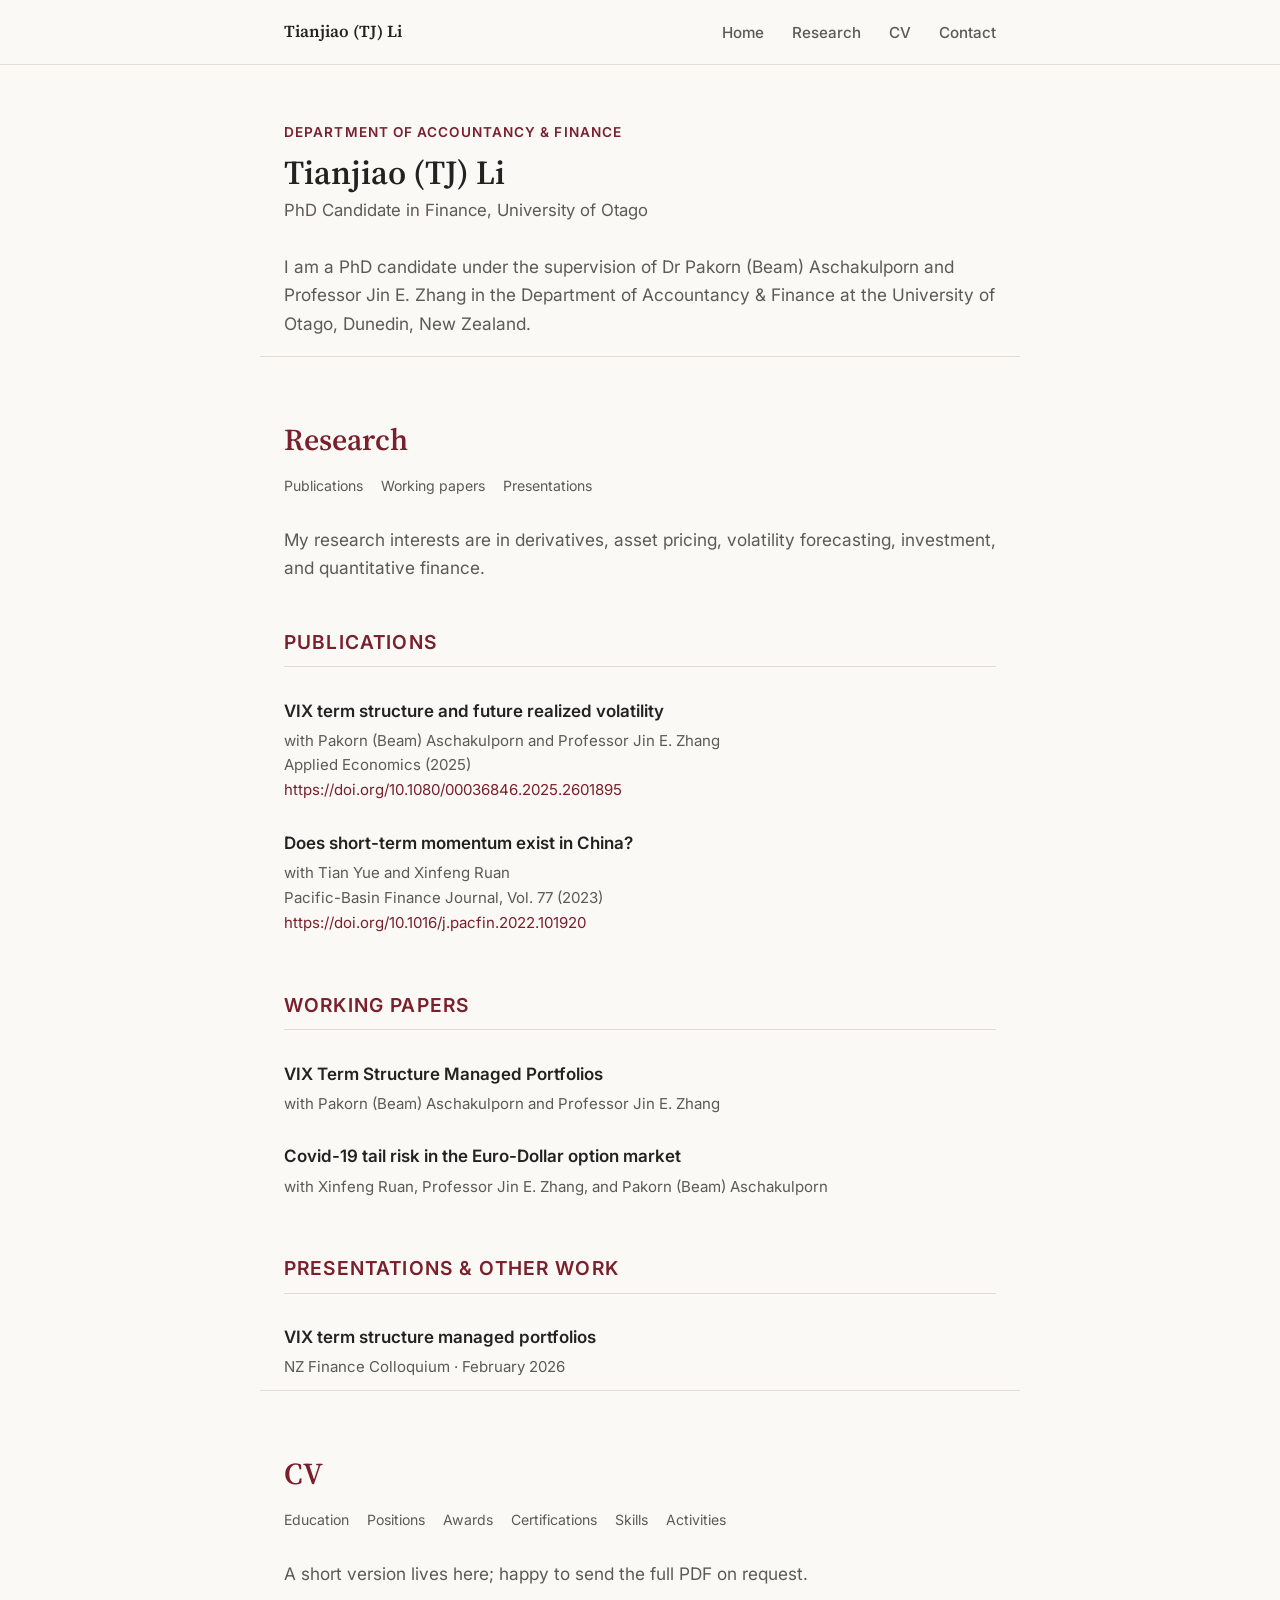
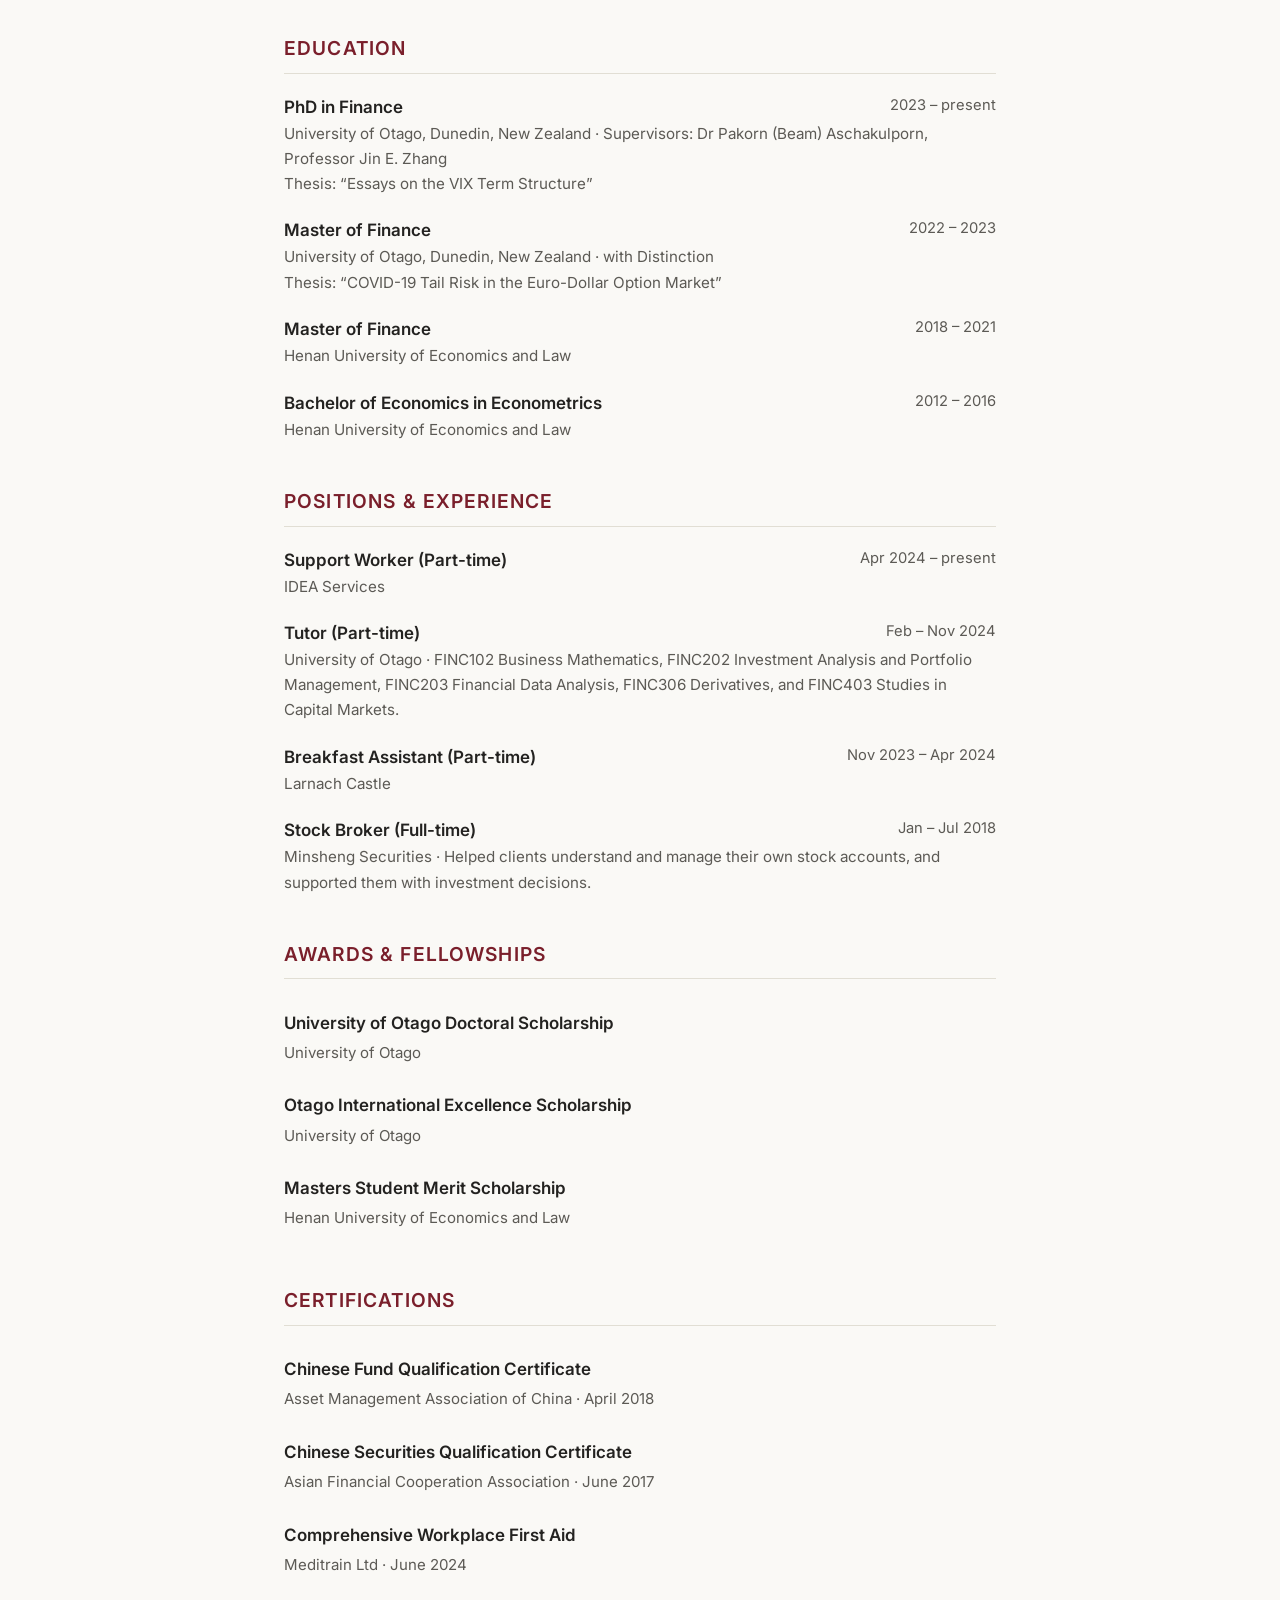
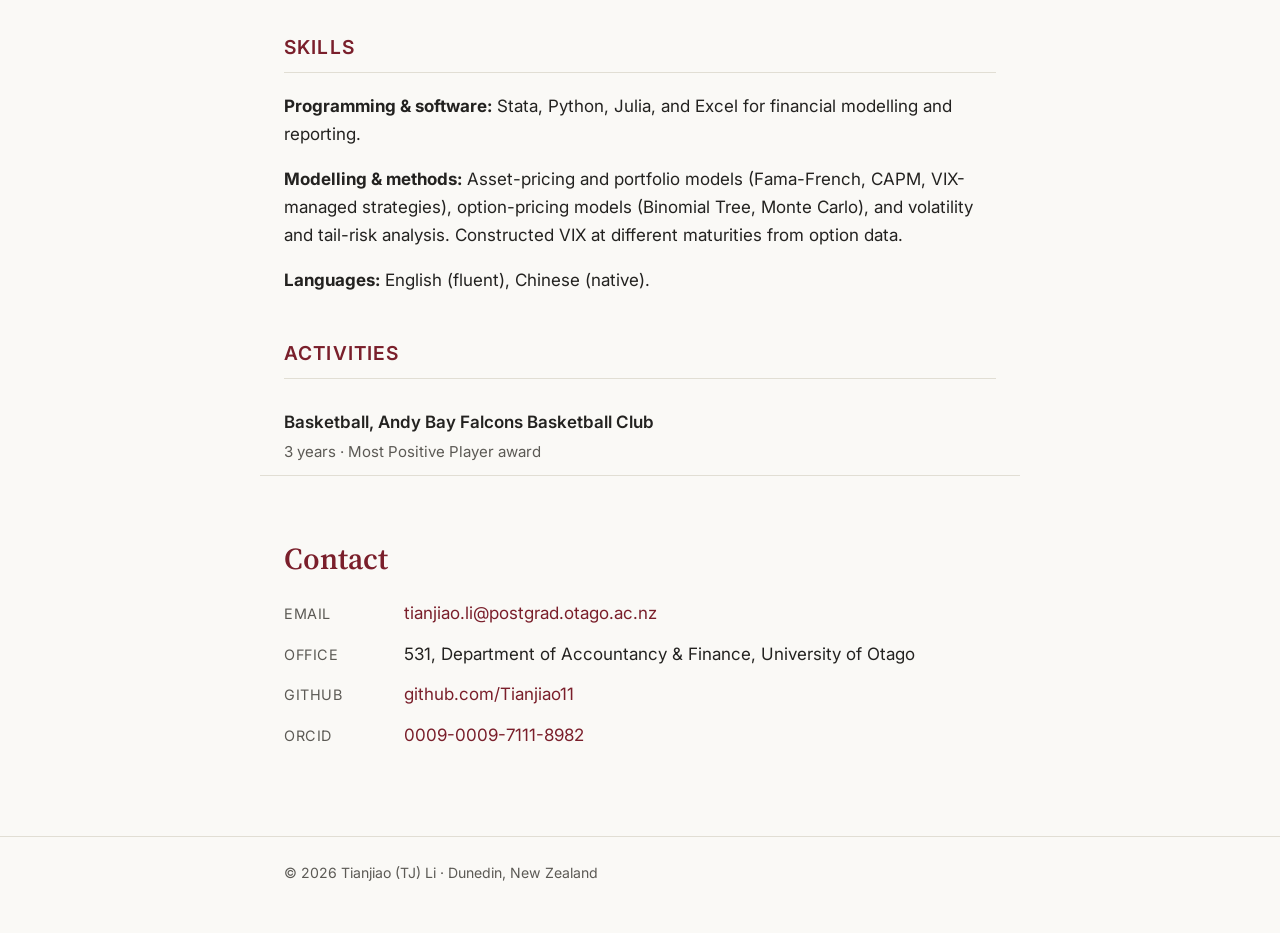
==== index.html @ ab6193e0 "basketball" ====
<!DOCTYPE html>
<html lang="en">
<head>
<meta charset="UTF-8">
<meta name="viewport" content="width=device-width, initial-scale=1.0">
<title>Tianjiao (TJ) Li</title>
<meta name="description" content="Tianjiao (TJ) Li — PhD candidate in Finance, University of Otago. Research in derivatives and quantitative finance.">
<link rel="icon" href="images/favicon.svg" type="image/svg+xml">
<link rel="alternate icon" href="images/favicon.ico">
<link rel="apple-touch-icon" href="images/apple-touch-icon.png">
<link rel="stylesheet" href="css/style.css">
</head>
<body>

<header class="site-header">
  <div class="nav-inner">
    <a class="site-name" href="#top">Tianjiao (TJ) Li</a>
    <button class="nav-toggle" aria-label="Toggle navigation" aria-expanded="false">☰</button>
    <nav class="primary-nav">
      <ul>
        <li><a href="#top">Home</a></li>
        <li><a href="#research">Research</a></li>
        <li><a href="#cv">CV</a></li>
        <li><a href="#contact">Contact</a></li>
      </ul>
    </nav>
  </div>
</header>

<main>

  <!-- ===================== Home ===================== -->
  <section id="top" class="container">

    <div class="hero hero-no-photo">
      <div class="hero-text">
        <div class="eyebrow">Department of Accountancy &amp; Finance</div>
        <h1>Tianjiao (TJ) Li</h1>
        <div class="role">PhD Candidate in Finance, University of Otago</div>
      </div>
    </div>

    <p class="lede">
      I am a PhD candidate under the supervision of Dr&nbsp;Pakorn (Beam) Aschakulporn and
      Professor Jin&nbsp;E. Zhang in the Department of Accountancy &amp; Finance at the
      University of Otago, Dunedin, New Zealand.
    </p>

  </section>

  <!-- ===================== Research ===================== -->
  <section id="research" class="container">
    <h2 class="section-title">Research</h2>
    <p class="section-jump">
      <a href="#publications">Publications</a>
      <a href="#working-papers">Working papers</a>
      <a href="#presentations">Presentations</a>
    </p>
    <p class="lede">My research interests are in derivatives, asset pricing, volatility forecasting, investment, and quantitative finance.</p>

    <h3 id="publications">Publications</h3>
    <ul class="pub-list">
      <li class="pub">
        <div class="pub-title">VIX term structure and future realized volatility</div>
        <div class="pub-meta">
          with Pakorn (Beam) Aschakulporn and Professor Jin&nbsp;E. Zhang<br>
          Applied Economics (2025)<br>
          <a href="https://doi.org/10.1080/00036846.2025.2601895" target="_blank" rel="noopener">https://doi.org/10.1080/00036846.2025.2601895</a>
        </div>
      </li>
      <li class="pub">
        <div class="pub-title">Does short-term momentum exist in China?</div>
        <div class="pub-meta">
          with Tian Yue and Xinfeng Ruan<br>
          Pacific-Basin Finance Journal, Vol. 77 (2023)<br>
          <a href="https://doi.org/10.1016/j.pacfin.2022.101920" target="_blank" rel="noopener">https://doi.org/10.1016/j.pacfin.2022.101920</a>
        </div>
      </li>
    </ul>

    <h3 id="working-papers">Working papers</h3>
    <ul class="pub-list">
      <li class="pub">
        <div class="pub-title">VIX Term Structure Managed Portfolios</div>
        <div class="pub-meta">with Pakorn (Beam) Aschakulporn and Professor Jin&nbsp;E. Zhang</div>
      </li>
      <li class="pub">
        <div class="pub-title">Covid-19 tail risk in the Euro-Dollar option market</div>
        <div class="pub-meta">with Xinfeng Ruan, Professor Jin&nbsp;E. Zhang, and Pakorn (Beam) Aschakulporn</div>
      </li>
    </ul>

    <h3 id="presentations">Presentations &amp; other work</h3>
    <ul class="pub-list">
      <li class="pub">
        <div class="pub-title">VIX term structure managed portfolios</div>
        <div class="pub-meta">NZ Finance Colloquium &middot; February 2026</div>
      </li>
    </ul>
  </section>

  <!-- ===================== CV ===================== -->
  <section id="cv" class="container">
    <h2 class="section-title">CV</h2>
    <p class="section-jump">
      <a href="#education">Education</a>
      <a href="#positions">Positions</a>
      <a href="#awards">Awards</a>
      <a href="#certifications">Certifications</a>
      <a href="#skills">Skills</a>
      <a href="#activities">Activities</a>
    </p>
    <p class="lede">
      A short version lives here; happy to send the full PDF on request.
    </p>

    <h3 id="education">Education</h3>
    <div class="cv-entry">
      <span class="when">2023 – present</span>
      <div class="what">PhD in Finance</div>
      <div class="where">University of Otago, Dunedin, New Zealand &middot; Supervisors: Dr Pakorn (Beam) Aschakulporn, Professor Jin&nbsp;E. Zhang</div>
      <div class="where">Thesis: &ldquo;Essays on the VIX Term Structure&rdquo;</div>
    </div>
    <div class="cv-entry">
      <span class="when">2022 – 2023</span>
      <div class="what">Master of Finance</div>
      <div class="where">University of Otago, Dunedin, New Zealand &middot; with Distinction</div>
      <div class="where">Thesis: &ldquo;COVID-19 Tail Risk in the Euro-Dollar Option Market&rdquo;</div>
    </div>
    <div class="cv-entry">
      <span class="when">2018 – 2021</span>
      <div class="what">Master of Finance</div>
      <div class="where">Henan University of Economics and Law</div>
    </div>
    <div class="cv-entry">
      <span class="when">2012 – 2016</span>
      <div class="what">Bachelor of Economics in Econometrics</div>
      <div class="where">Henan University of Economics and Law</div>
    </div>

    <h3 id="positions">Positions &amp; experience</h3>
    <div class="cv-entry">
      <span class="when">Apr 2024 – present</span>
      <div class="what">Support Worker (Part-time)</div>
      <div class="where">IDEA Services</div>
    </div>
    <div class="cv-entry">
      <span class="when">Feb – Nov 2024</span>
      <div class="what">Tutor (Part-time)</div>
      <div class="where">University of Otago &middot; FINC102 Business Mathematics, FINC202 Investment Analysis and Portfolio Management, FINC203 Financial Data Analysis, FINC306 Derivatives, and FINC403 Studies in Capital Markets.</div>
    </div>
    <div class="cv-entry">
      <span class="when">Nov 2023 – Apr 2024</span>
      <div class="what">Breakfast Assistant (Part-time)</div>
      <div class="where">Larnach Castle</div>
    </div>
    <div class="cv-entry">
      <span class="when">Jan – Jul 2018</span>
      <div class="what">Stock Broker (Full-time)</div>
      <div class="where">Minsheng Securities &middot; Helped clients understand and manage their own stock accounts, and supported them with investment decisions.</div>
    </div>

    <h3 id="awards">Awards &amp; fellowships</h3>
    <ul class="pub-list">
      <li class="pub">
        <div class="pub-title">University of Otago Doctoral Scholarship</div>
        <div class="pub-meta">University of Otago</div>
      </li>
      <li class="pub">
        <div class="pub-title">Otago International Excellence Scholarship</div>
        <div class="pub-meta">University of Otago</div>
      </li>
      <li class="pub">
        <div class="pub-title">Masters Student Merit Scholarship</div>
        <div class="pub-meta">Henan University of Economics and Law</div>
      </li>
    </ul>

    <h3 id="certifications">Certifications</h3>
    <ul class="pub-list">
      <li class="pub">
        <div class="pub-title">Chinese Fund Qualification Certificate</div>
        <div class="pub-meta">Asset Management Association of China &middot; April 2018</div>
      </li>
      <li class="pub">
        <div class="pub-title">Chinese Securities Qualification Certificate</div>
        <div class="pub-meta">Asian Financial Cooperation Association &middot; June 2017</div>
      </li>
      <li class="pub">
        <div class="pub-title">Comprehensive Workplace First Aid</div>
        <div class="pub-meta">Meditrain Ltd &middot; June 2024</div>
      </li>
    </ul>

    <h3 id="skills">Skills</h3>
    <p><strong>Programming &amp; software:</strong> Stata, Python, Julia, and Excel for financial modelling and reporting.</p>
    <p><strong>Modelling &amp; methods:</strong> Asset-pricing and portfolio models (Fama-French, CAPM, VIX-managed strategies), option-pricing models (Binomial Tree, Monte Carlo), and volatility and tail-risk analysis. Constructed VIX at different maturities from option data.</p>
    <p><strong>Languages:</strong> English (fluent), Chinese (native).</p>

    <h3 id="activities">Activities</h3>
    <ul class="pub-list">
      <li class="pub">
        <div class="pub-title">Basketball, Andy Bay Falcons Basketball Club</div>
        <div class="pub-meta">3 years &middot; Most Positive Player award</div>
      </li>
    </ul>
  </section>

  <!-- ===================== Contact ===================== -->
  <section id="contact" class="container">
    <h2 class="section-title">Contact</h2>

    <div class="contact-row">
      <span class="contact-label">Email</span>
      <a href="mailto:tianjiao.li@postgrad.otago.ac.nz">tianjiao.li@postgrad.otago.ac.nz</a>
    </div>
    <div class="contact-row">
      <span class="contact-label">Office</span>
      <span>531, Department of Accountancy &amp; Finance, University of Otago</span>
    </div>
    <div class="contact-row">
      <span class="contact-label">GitHub</span>
      <a href="https://github.com/Tianjiao11" target="_blank" rel="noopener">github.com/Tianjiao11</a>
    </div>
    <div class="contact-row">
      <span class="contact-label">ORCID</span>
      <a href="https://orcid.org/0009-0009-7111-8982" target="_blank" rel="noopener">0009-0009-7111-8982</a>
    </div>
  </section>

</main>

<footer class="site-footer">
  <div class="container">
    &copy; <span id="year"></span> Tianjiao (TJ) Li &middot; Dunedin, New Zealand
  </div>
</footer>

<script src="js/nav.js"></script>
<script>document.getElementById('year').textContent = new Date().getFullYear();</script>
</body>
</html>
---- css/style.css ----
/* ===========================================================
   Tianjiao Li — personal site
   Minimal academic theme
   =========================================================== */

@import url('https://fonts.googleapis.com/css2?family=Source+Serif+4:ital,opsz,wght@0,8..60,400;0,8..60,500;0,8..60,600;1,8..60,400&family=Inter:wght@400;500;600&display=swap');

:root {
  --bg: #faf9f6;
  --bg-alt: #f2f0ea;
  --text: #232220;
  --text-muted: #5c5a55;
  --border: #e1ded4;
  --accent: #7a1f2b;       /* deep oxblood accent */
  --accent-soft: #7a1f2b1a;
  --serif: 'Source Serif 4', Georgia, 'Times New Roman', serif;
  --sans: 'Inter', -apple-system, BlinkMacSystemFont, 'Segoe UI', sans-serif;
  --max-width: 760px;
}

@media (prefers-color-scheme: dark) {
  :root {
    --bg: #171614;
    --bg-alt: #1f1e1b;
    --text: #ece9e2;
    --text-muted: #a8a49a;
    --border: #34322c;
    --accent: #d98a92;
    --accent-soft: #d98a9224;
  }
}

* { box-sizing: border-box; }

html { scroll-behavior: smooth; }

body {
  margin: 0;
  background: var(--bg);
  color: var(--text);
  font-family: var(--sans);
  font-size: 17px;
  line-height: 1.65;
  -webkit-font-smoothing: antialiased;
}

h1, h2 {
  font-family: var(--serif);
  font-weight: 600;
  line-height: 1.25;
  color: var(--text);
  margin: 0 0 0.5em;
}

h1 { font-size: 2.1rem; }
h2 { font-size: 1.9rem; color: var(--accent); margin-top: 2.6em; }

h3 {
  font-family: var(--sans);
  font-size: 1.2rem;
  font-weight: 600;
  text-transform: uppercase;
  letter-spacing: 0.06em;
  color: var(--accent);
  margin: 2.3em 0 1em;
  padding-bottom: 8px;
  border-bottom: 1px solid var(--border);
  scroll-margin-top: 84px;
}
h2 + h3 { margin-top: 1.6em; }

p { margin: 0 0 1em; }

a {
  color: var(--accent);
  text-decoration: none;
  border-bottom: 1px solid transparent;
}
a:hover { border-bottom-color: currentColor; }

.container {
  max-width: var(--max-width);
  margin: 0 auto;
  padding: 0 24px;
}

/* ---------- Header / nav ---------- */

header.site-header {
  border-bottom: 1px solid var(--border);
  background: var(--bg);
  position: sticky;
  top: 0;
  z-index: 10;
}

.nav-inner {
  max-width: var(--max-width);
  margin: 0 auto;
  padding: 18px 24px;
  display: flex;
  align-items: center;
  justify-content: space-between;
}

.site-name {
  font-family: var(--serif);
  font-weight: 600;
  font-size: 1.05rem;
  color: var(--text);
  border-bottom: none;
}
.site-name:hover { color: var(--accent); }

nav.primary-nav ul {
  list-style: none;
  display: flex;
  gap: 28px;
  margin: 0;
  padding: 0;
}

nav.primary-nav a {
  color: var(--text-muted);
  font-size: 0.95rem;
  font-weight: 500;
  border-bottom: 2px solid transparent;
  padding-bottom: 3px;
}

nav.primary-nav a:hover,
nav.primary-nav a[aria-current="page"] {
  color: var(--text);
  border-bottom-color: var(--accent);
}

.nav-toggle {
  display: none;
  background: none;
  border: 1px solid var(--border);
  border-radius: 6px;
  width: 38px;
  height: 34px;
  cursor: pointer;
  color: var(--text);
}

@media (max-width: 620px) {
  nav.primary-nav {
    display: none;
    width: 100%;
    border-top: 1px solid var(--border);
    margin-top: 14px;
  }
  nav.primary-nav.open { display: block; }
  nav.primary-nav ul {
    flex-direction: column;
    gap: 0;
    padding-top: 6px;
  }
  nav.primary-nav li { padding: 10px 0; border-bottom: 1px solid var(--border); }
  nav.primary-nav li:last-child { border-bottom: none; }
  .nav-inner { flex-wrap: wrap; }
  .nav-toggle { display: block; }
}

/* ---------- Main / hero ---------- */

main { padding-bottom: 40px; }

main section.container {
  padding-top: 64px;
  scroll-margin-top: 84px;
}
main section.container:first-of-type {
  padding-top: 56px;
  scroll-margin-top: 0;
}
main section.container + section.container {
  border-top: 1px solid var(--border);
}

.section-title { margin-top: 0; }

.hero {
  display: flex;
  gap: 32px;
  align-items: center;
  margin-bottom: 8px;
}

.hero-photo {
  flex: 0 0 auto;
  width: 128px;
  height: 128px;
  border-radius: 50%;
  object-fit: cover;
  border: 1px solid var(--border);
  background: var(--bg-alt);
}

.hero-text .eyebrow {
  font-size: 0.85rem;
  text-transform: uppercase;
  letter-spacing: 0.08em;
  color: var(--accent);
  font-weight: 600;
  margin-bottom: 8px;
}

.hero-text h1 { margin-bottom: 4px; }
.hero-text .role { color: var(--text-muted); font-size: 1.05rem; }

@media (max-width: 520px) {
  .hero { flex-direction: column; align-items: flex-start; text-align: left; }
}

.lede { font-size: 1.08rem; color: var(--text-muted); margin-top: 1.6em; }

.section-jump {
  display: flex;
  flex-wrap: wrap;
  gap: 6px 18px;
  margin: 0 0 0.5em;
  font-size: 0.88rem;
}
.section-jump a {
  color: var(--text-muted);
  border-bottom: 1px solid transparent;
}
.section-jump a:hover { color: var(--accent); border-bottom-color: currentColor; }

/* ---------- Cards / lists ---------- */

.pub-list, .link-list { list-style: none; margin: 0; padding: 0; }

.pub { padding: 10px 0; }
.pub + .pub { margin-top: 6px; }

.pub-title { font-weight: 600; margin-bottom: 4px; }
.pub-meta { color: var(--text-muted); font-size: 0.94rem; }
.pub-tag {
  display: inline-block;
  font-size: 0.72rem;
  text-transform: uppercase;
  letter-spacing: 0.05em;
  font-weight: 600;
  color: var(--accent);
  background: var(--accent-soft);
  border-radius: 4px;
  padding: 2px 8px;
  margin-bottom: 8px;
}

.card-grid {
  display: grid;
  grid-template-columns: repeat(auto-fit, minmax(200px, 1fr));
  gap: 16px;
  margin-top: 1.4em;
}

.card {
  border: 1px solid var(--border);
  border-radius: 8px;
  padding: 18px;
  background: var(--bg-alt);
}
.card h3 {
  font-family: var(--serif);
  font-size: 1.1rem;
  font-weight: 600;
  text-transform: none;
  letter-spacing: normal;
  color: var(--text);
  margin: 0;
  padding-bottom: 0;
  border-bottom: none;
}

.placeholder {
  border: 1px dashed var(--border);
  border-radius: 8px;
  padding: 16px 18px;
  color: var(--text-muted);
  font-size: 0.95rem;
  background: var(--bg-alt);
}
.placeholder strong { color: var(--text); }

/* ---------- CV sections ---------- */

.cv-entry { margin-bottom: 1.2em; }
.cv-entry .when {
  float: right;
  color: var(--text-muted);
  font-size: 0.92rem;
}
.cv-entry .what { font-weight: 600; }
.cv-entry .where { color: var(--text-muted); font-size: 0.95rem; }

/* ---------- Contact ---------- */

.contact-row {
  display: flex;
  align-items: baseline;
  gap: 10px;
  padding: 6px 0;
}
.contact-label {
  flex: 0 0 110px;
  color: var(--text-muted);
  font-size: 0.9rem;
  text-transform: uppercase;
  letter-spacing: 0.04em;
}

/* ---------- Footer ---------- */

footer.site-footer {
  border-top: 1px solid var(--border);
  margin-top: 40px;
  padding: 24px 0 48px;
  color: var(--text-muted);
  font-size: 0.88rem;
}
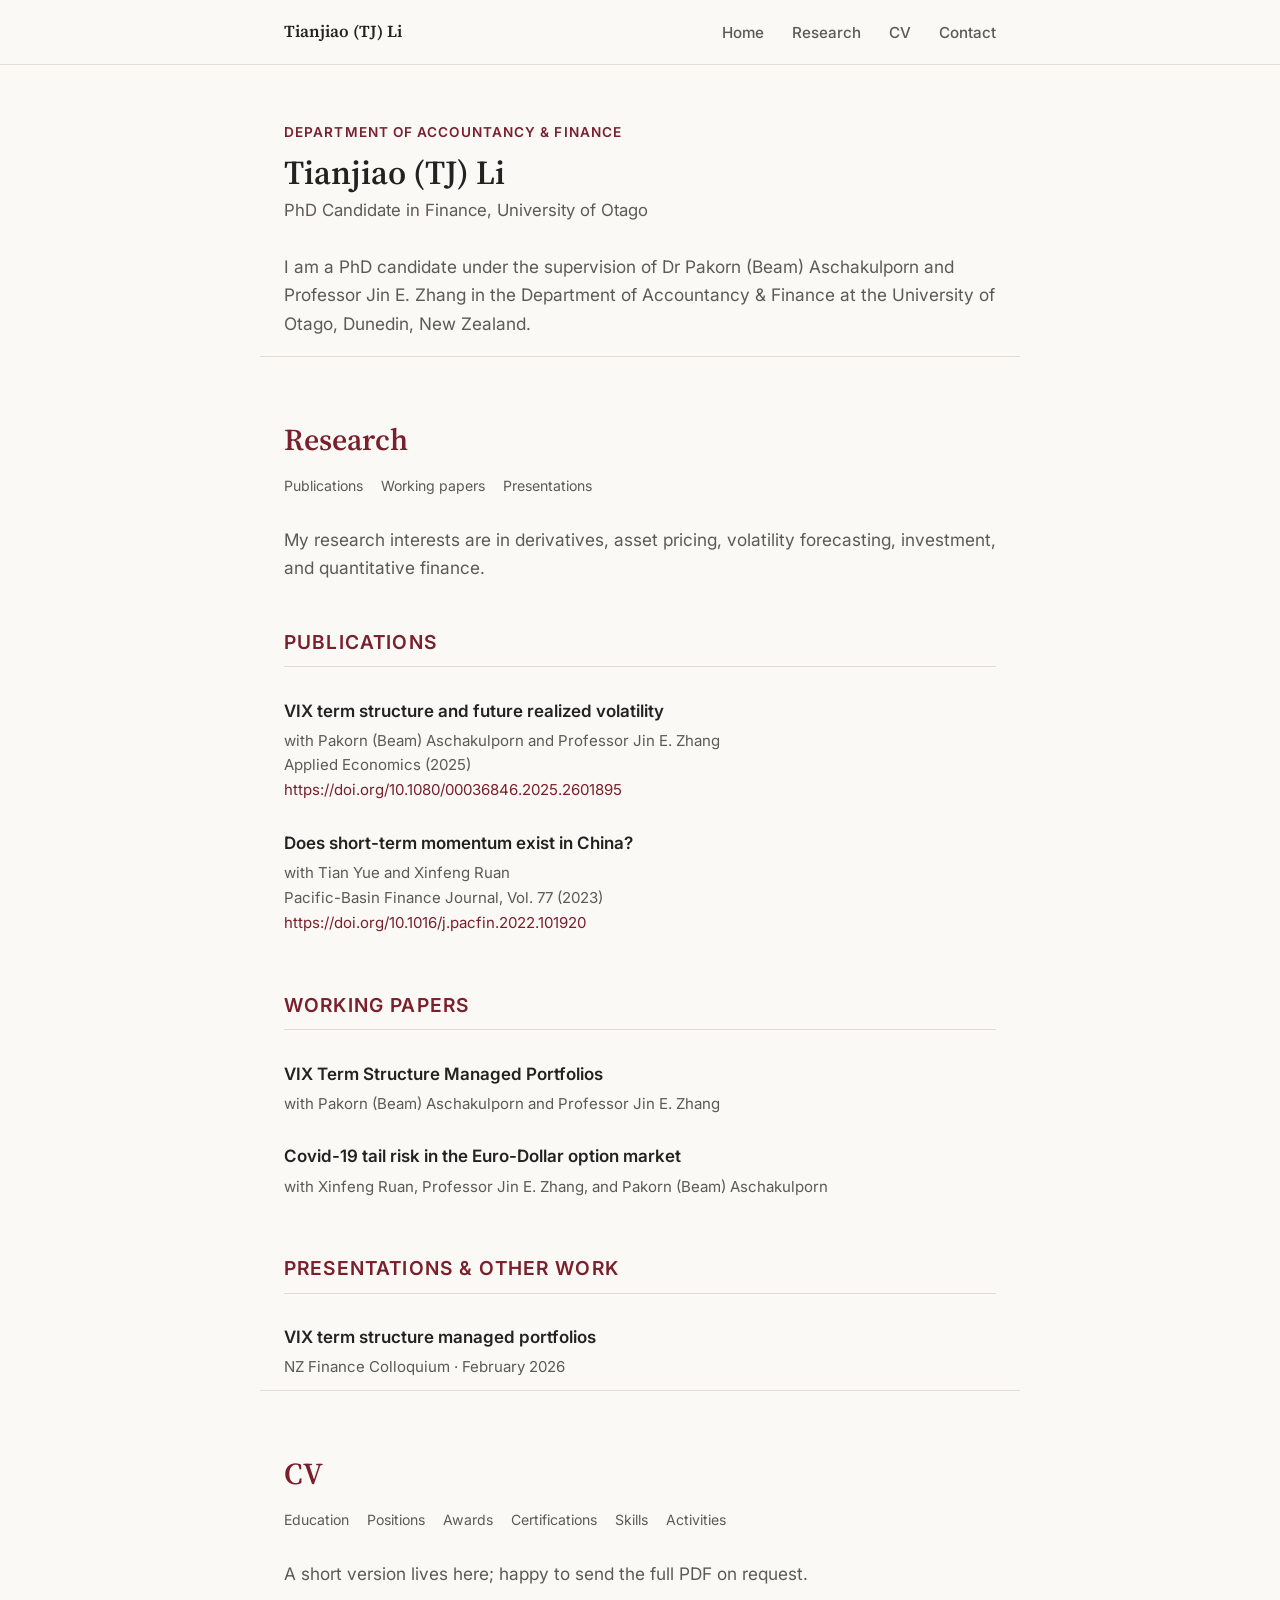
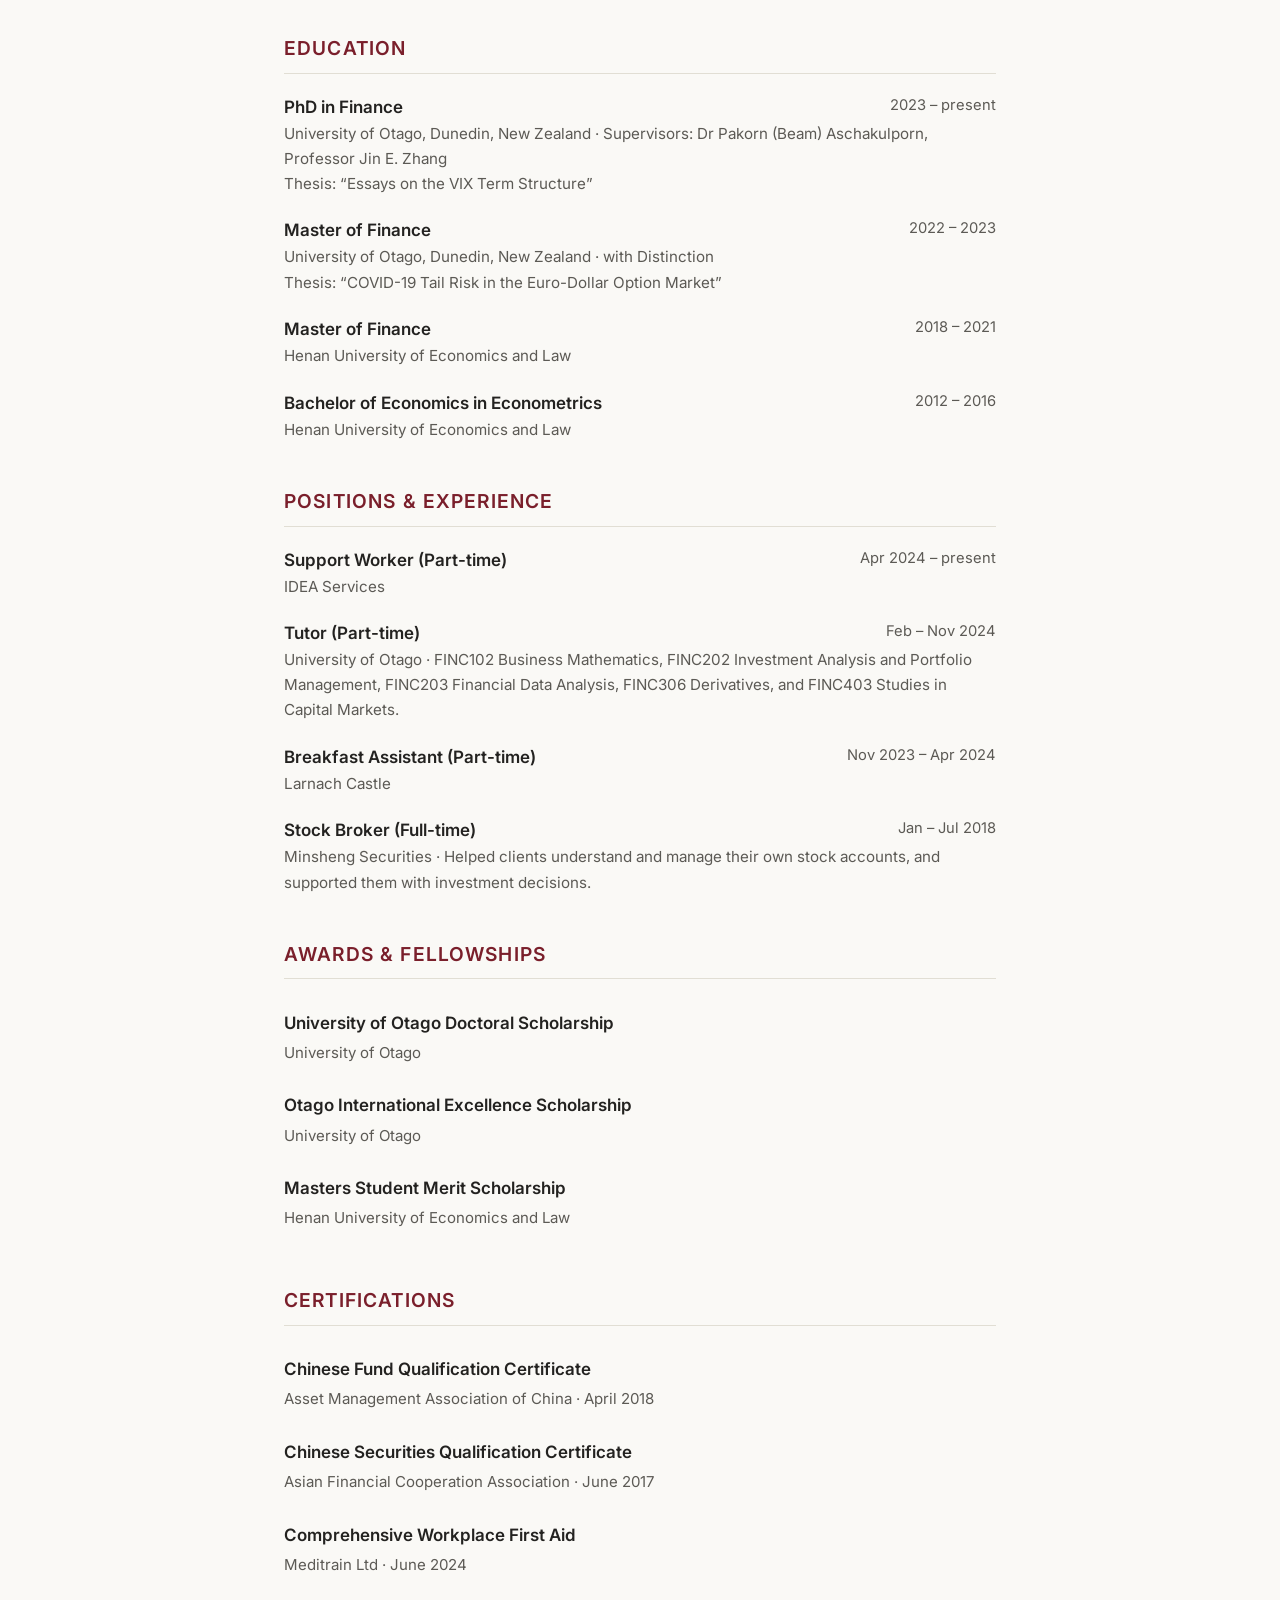
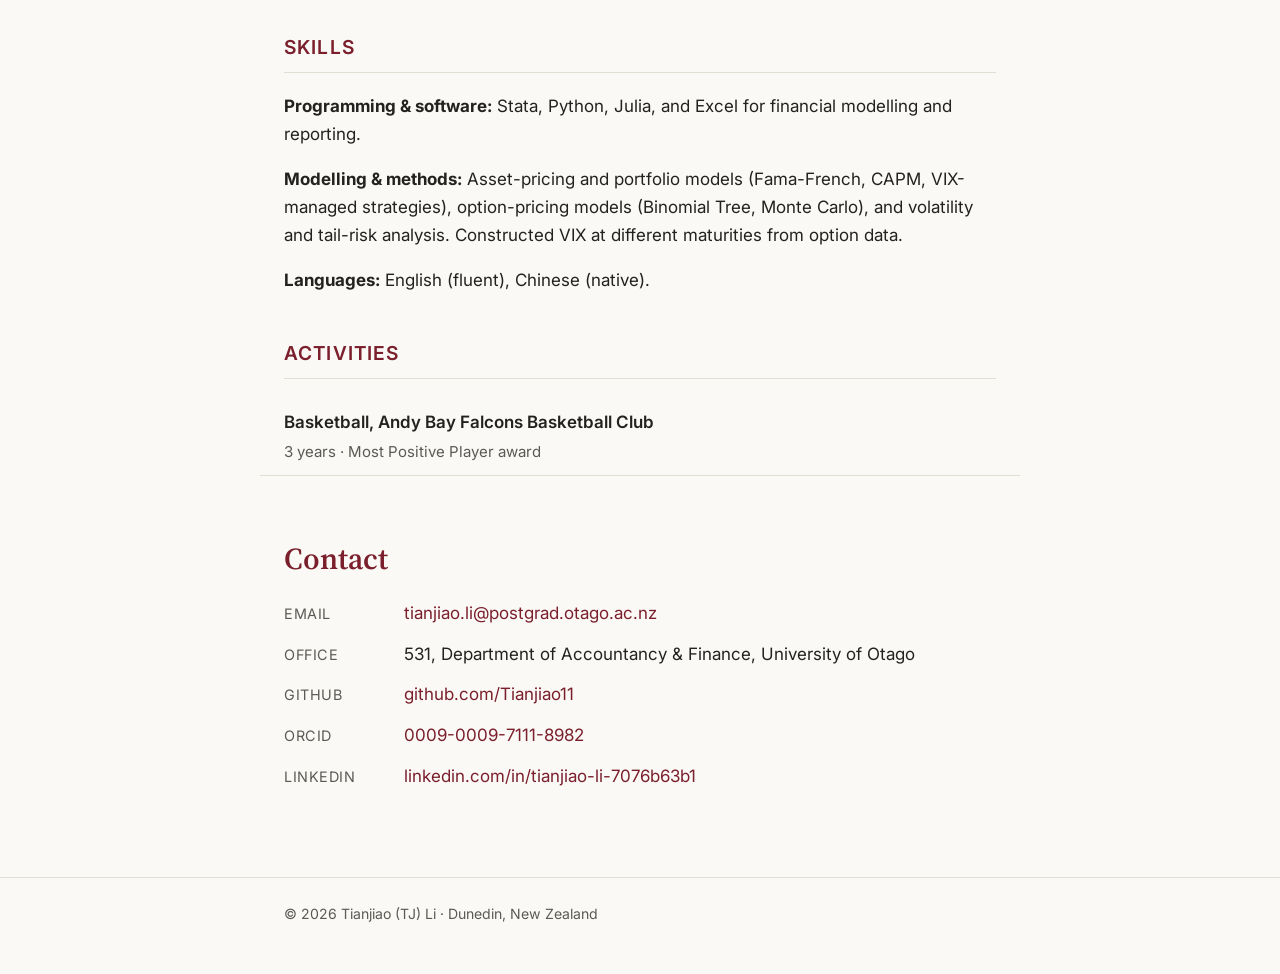
==== commit ccce832e: "linkdin" ====
--- a/index.html
+++ b/index.html
@@ -226,6 +226,10 @@
       <span class="contact-label">ORCID</span>
       <a href="https://orcid.org/0009-0009-7111-8982" target="_blank" rel="noopener">0009-0009-7111-8982</a>
     </div>
+    <div class="contact-row">
+      <span class="contact-label">LinkedIn</span>
+      <a href="https://www.linkedin.com/in/tianjiao-li-7076b63b1" target="_blank" rel="noopener">linkedin.com/in/tianjiao-li-7076b63b1</a>
+    </div>
   </section>
 
 </main>
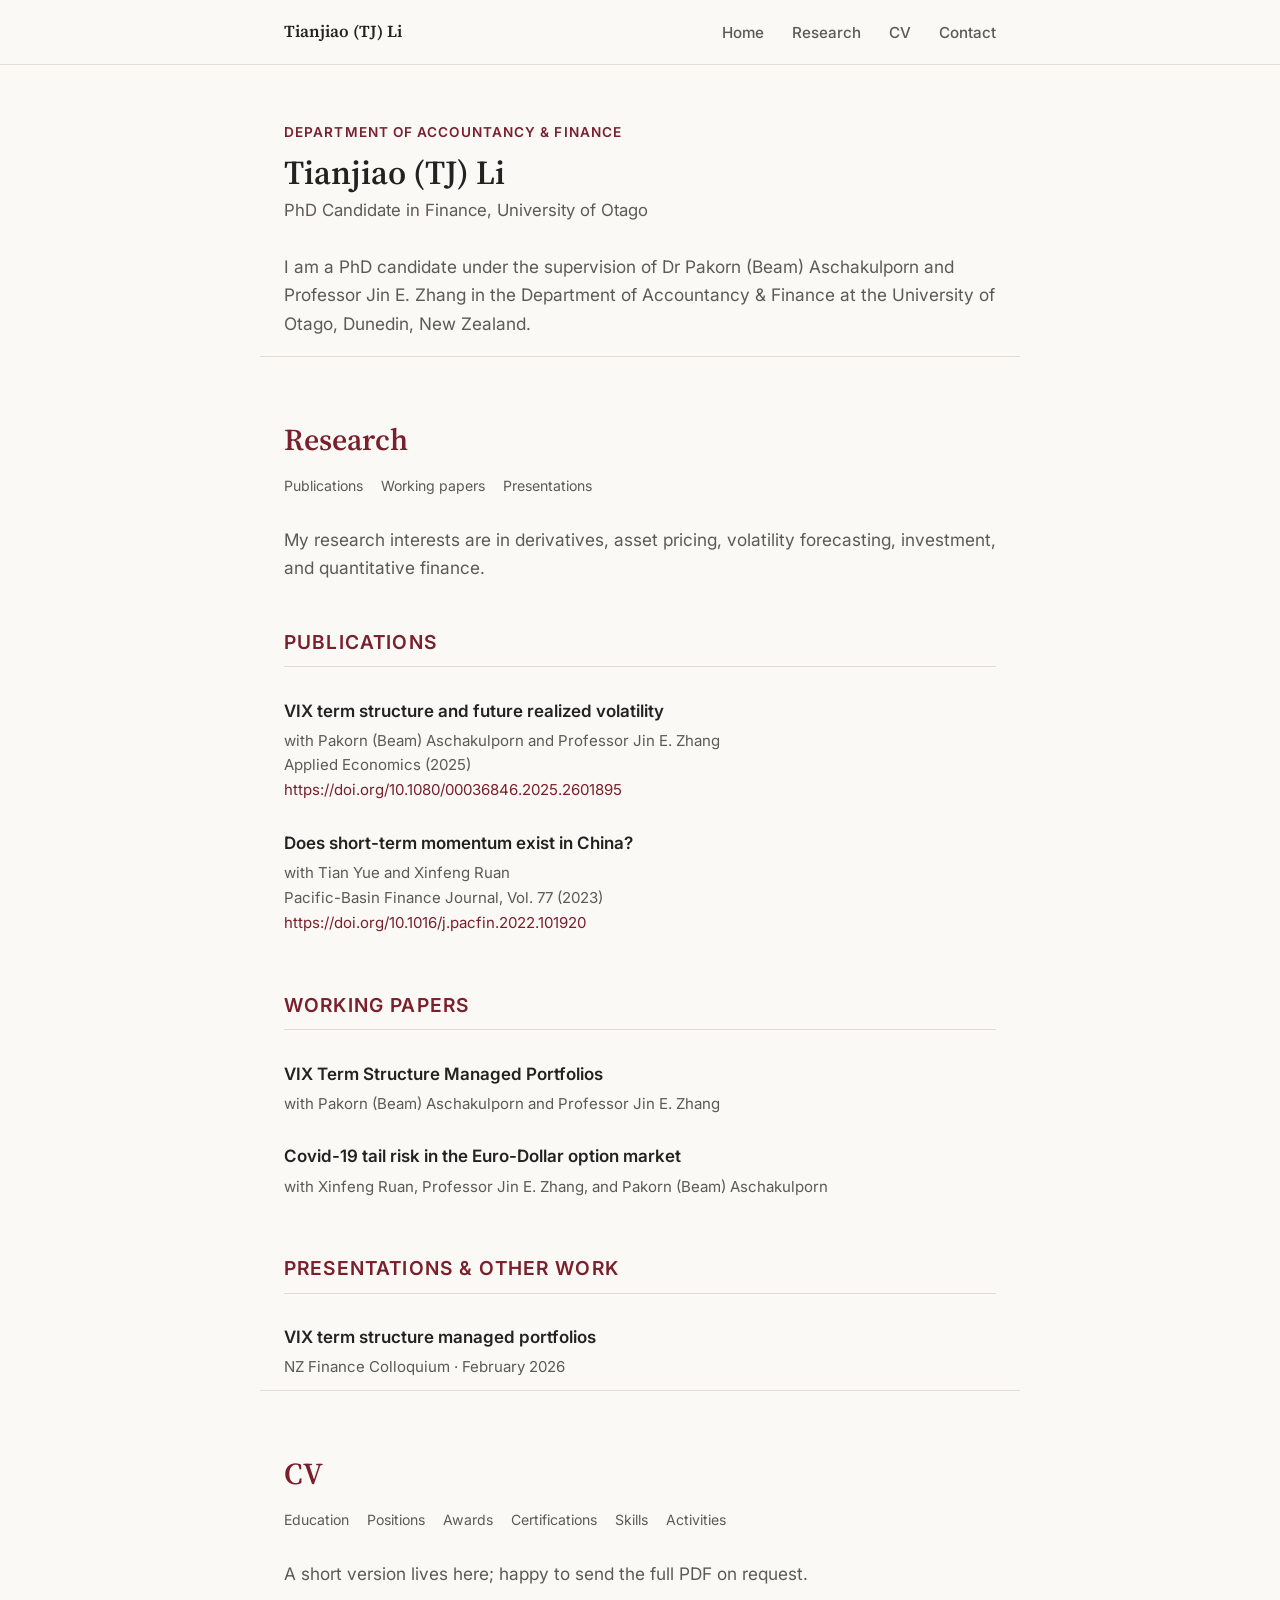
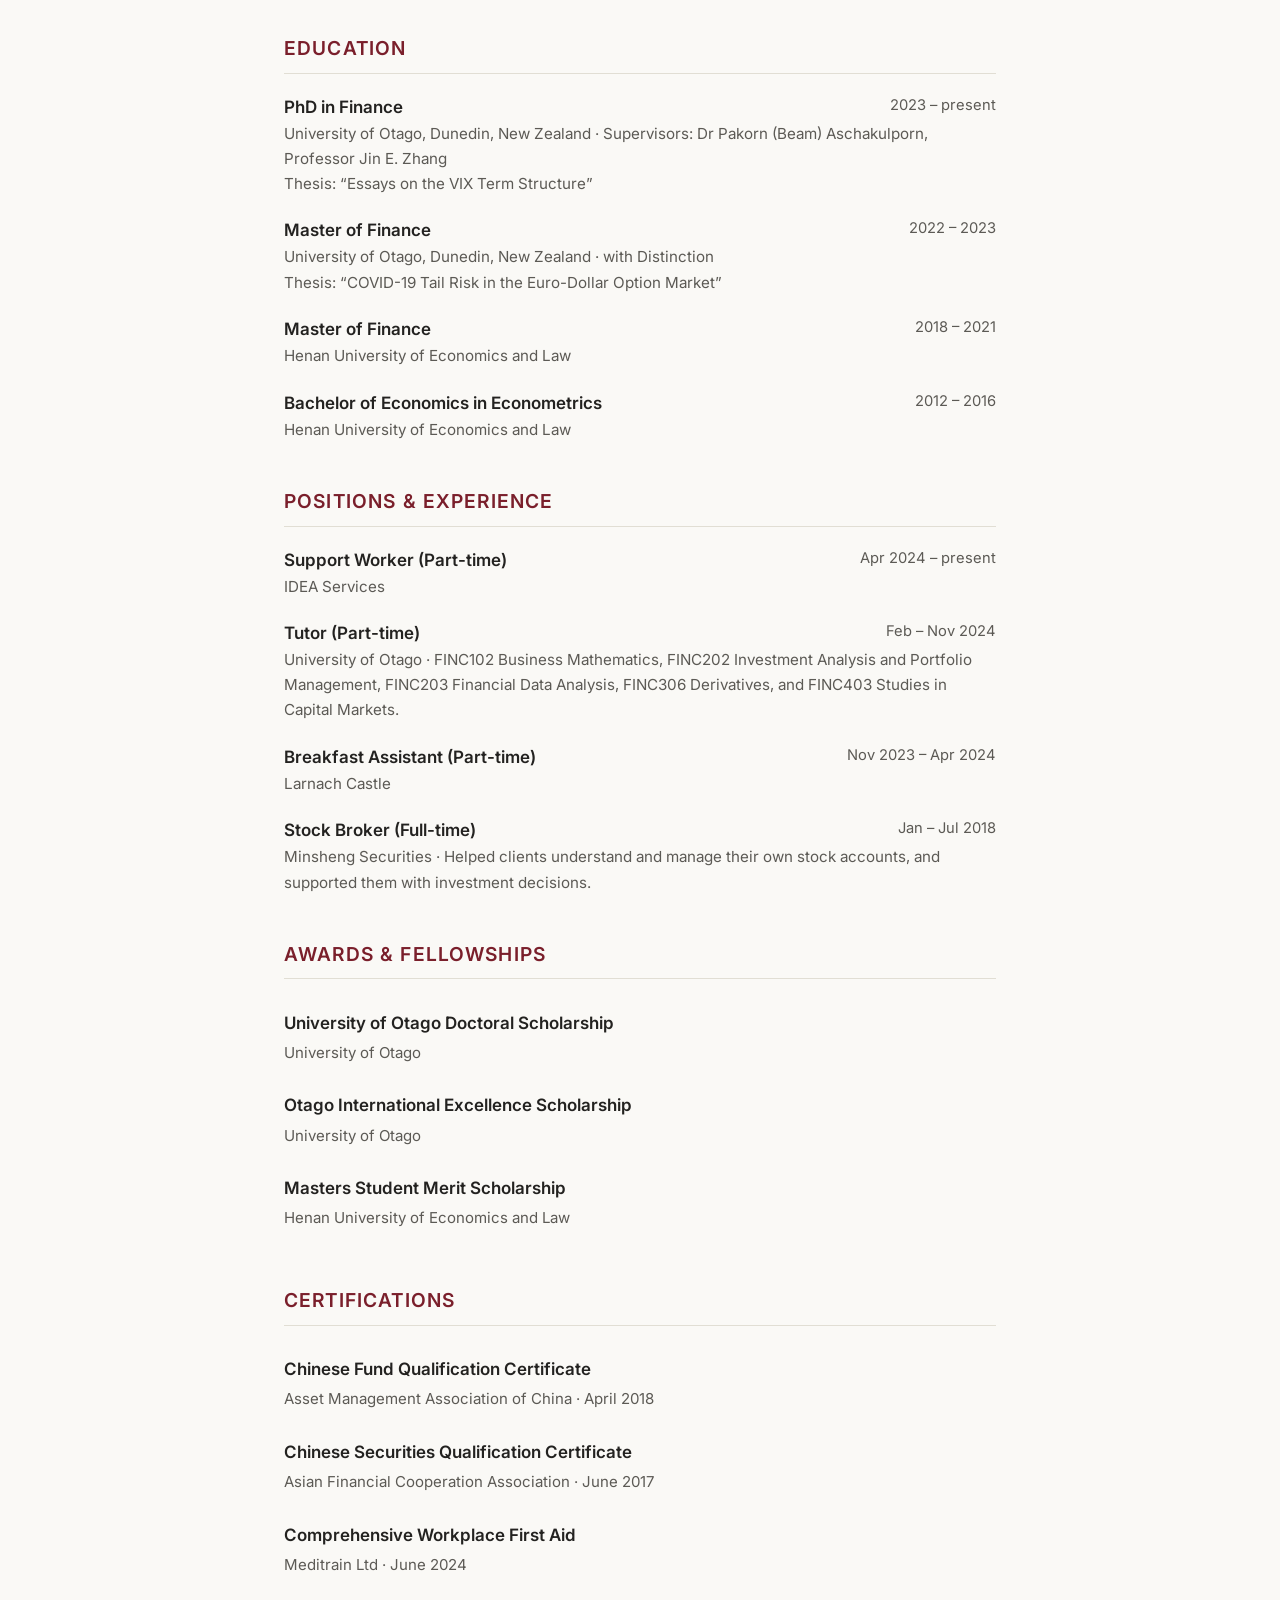
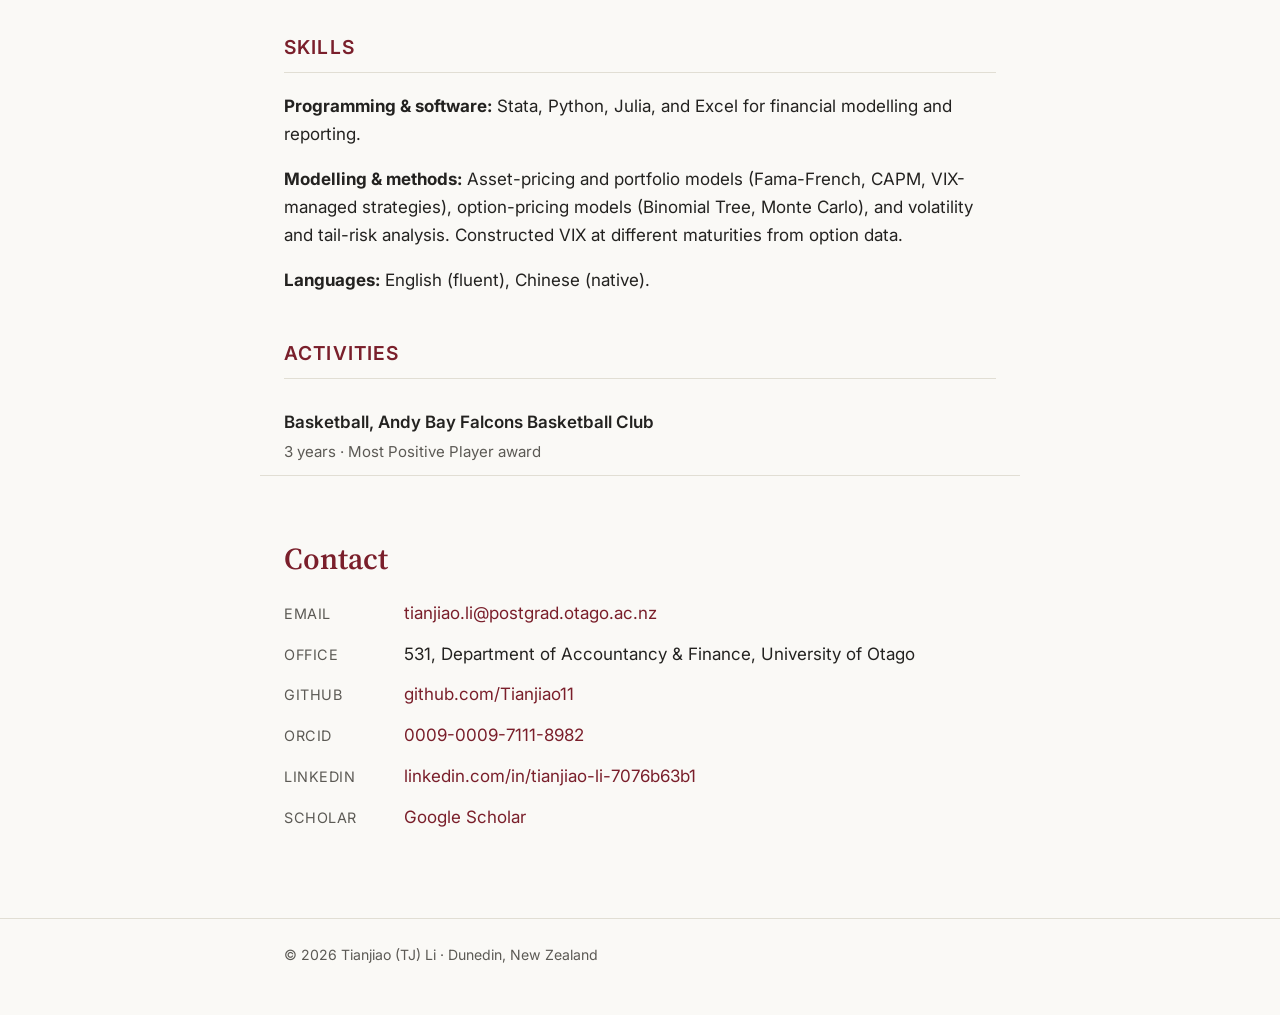
==== commit a64d2285: "google scholar" ====
--- a/index.html
+++ b/index.html
@@ -230,6 +230,10 @@
       <span class="contact-label">LinkedIn</span>
       <a href="https://www.linkedin.com/in/tianjiao-li-7076b63b1" target="_blank" rel="noopener">linkedin.com/in/tianjiao-li-7076b63b1</a>
     </div>
+    <div class="contact-row">
+      <span class="contact-label">Scholar</span>
+      <a href="https://scholar.google.com/citations?user=AYKFyekAAAAJ&hl=en" target="_blank" rel="noopener">Google Scholar</a>
+    </div>
   </section>
 
 </main>
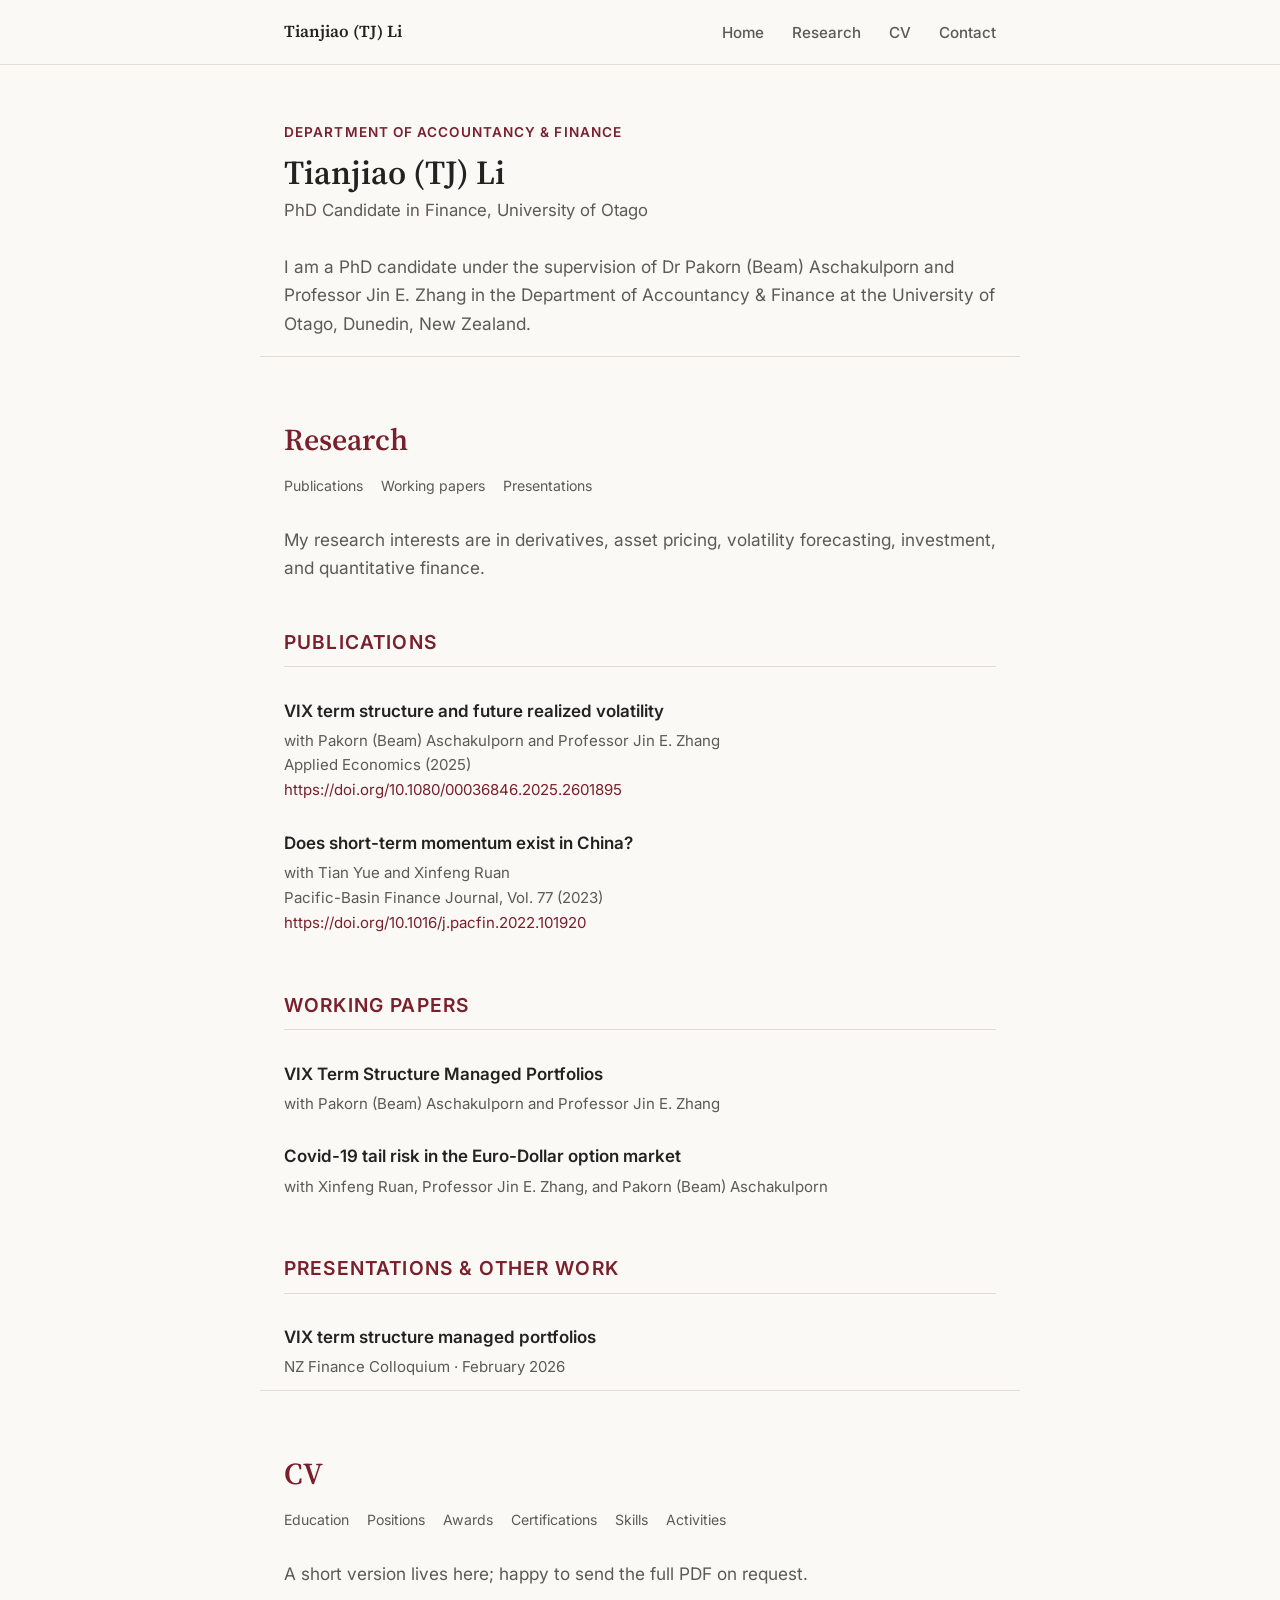
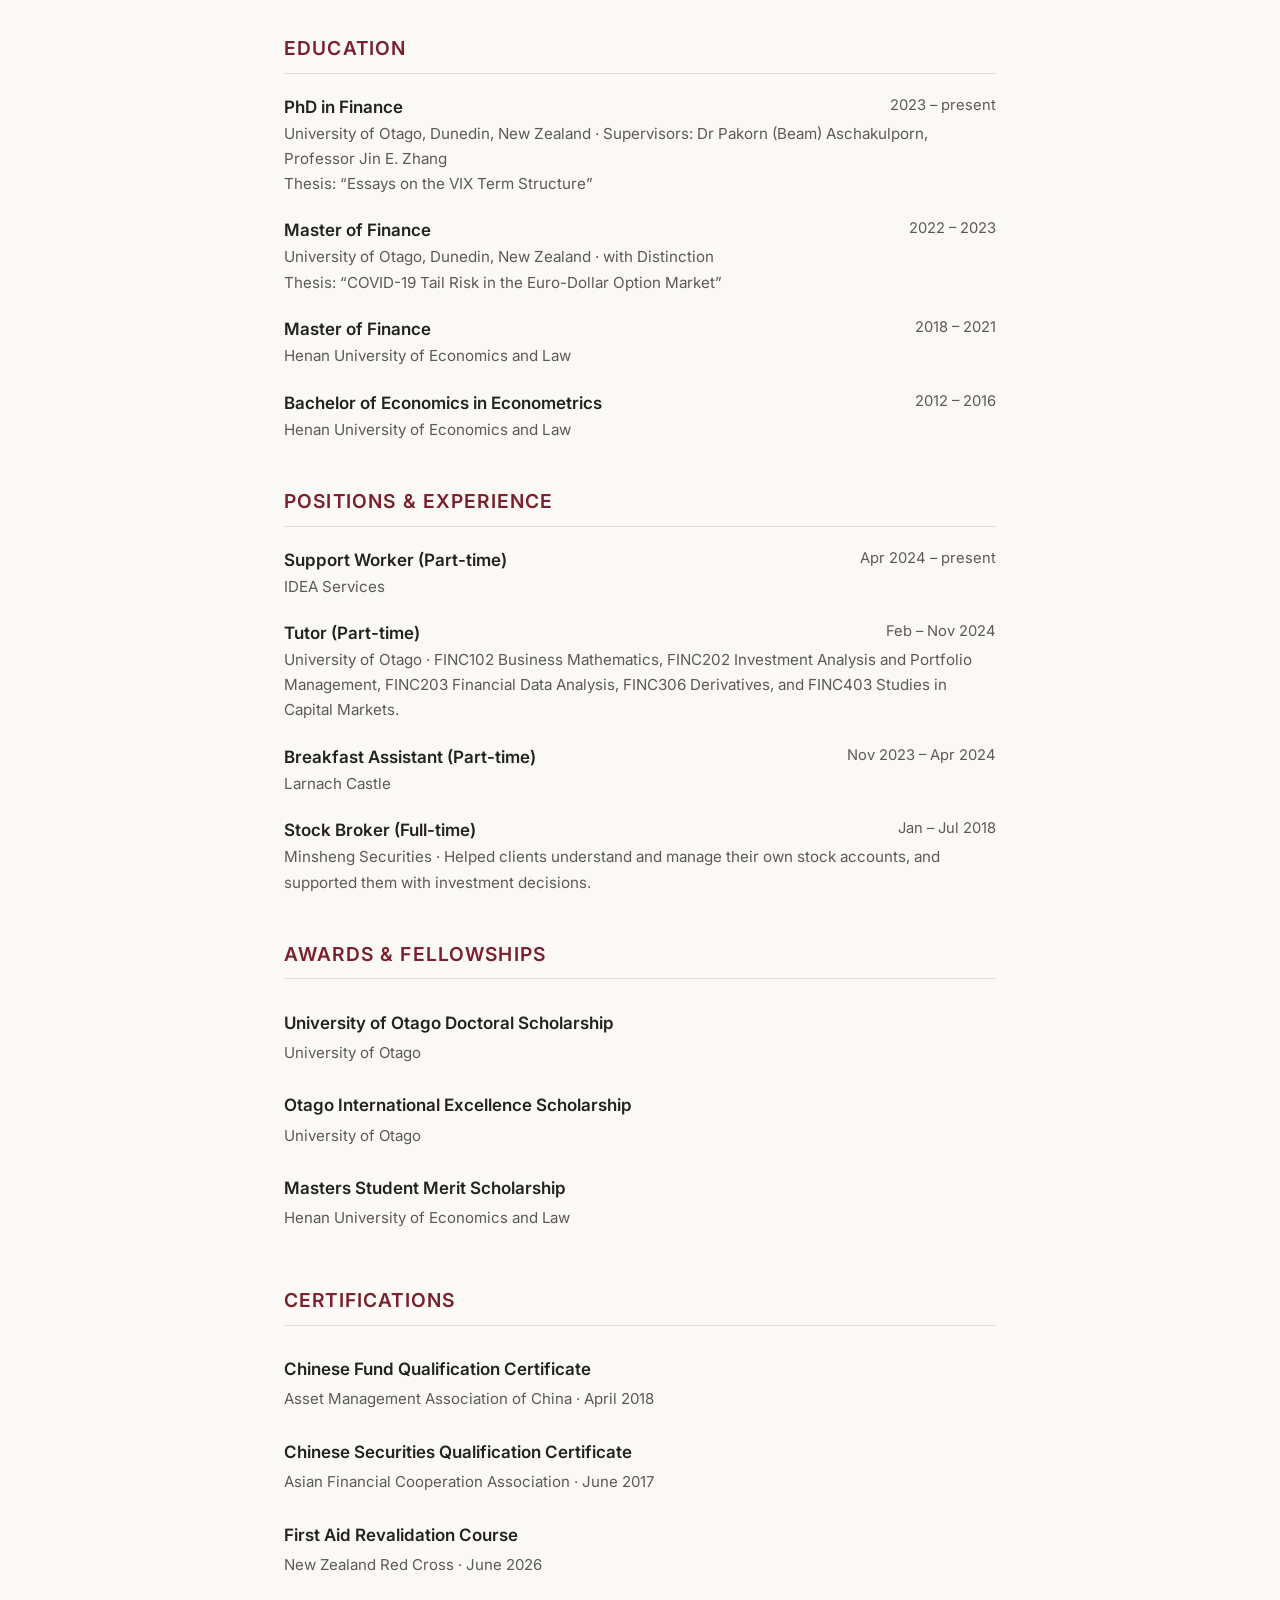
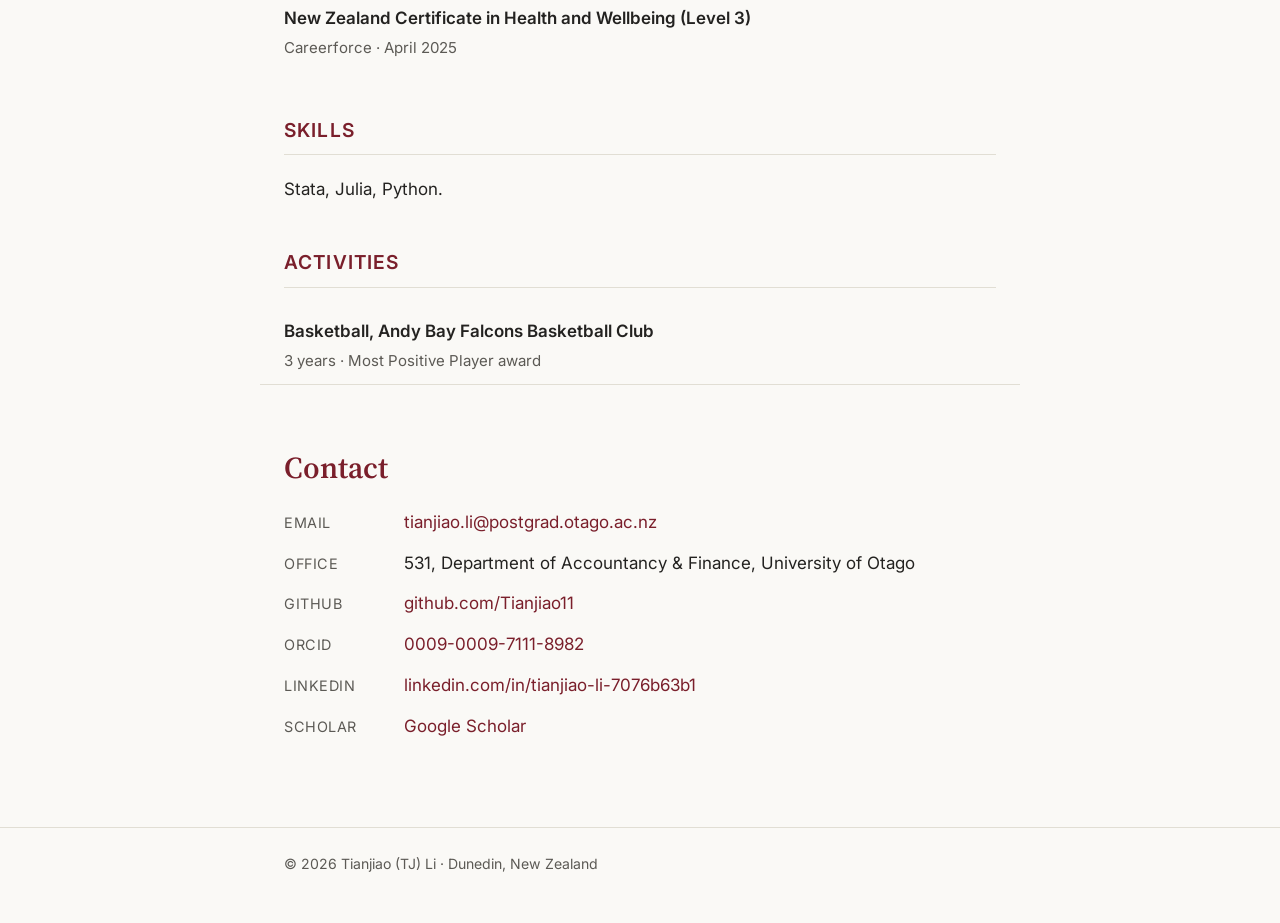
==== commit 0829d45d: "skill and first aid" ====
--- a/index.html
+++ b/index.html
@@ -187,15 +187,17 @@
         <div class="pub-meta">Asian Financial Cooperation Association &middot; June 2017</div>
       </li>
       <li class="pub">
-        <div class="pub-title">Comprehensive Workplace First Aid</div>
-        <div class="pub-meta">Meditrain Ltd &middot; June 2024</div>
+        <div class="pub-title">First Aid Revalidation Course</div>
+        <div class="pub-meta">New Zealand Red Cross &middot; June 2026</div>
+      </li>
+      <li class="pub">
+        <div class="pub-title">New Zealand Certificate in Health and Wellbeing (Level 3)</div>
+        <div class="pub-meta">Careerforce &middot; April 2025</div>
       </li>
     </ul>
 
     <h3 id="skills">Skills</h3>
-    <p><strong>Programming &amp; software:</strong> Stata, Python, Julia, and Excel for financial modelling and reporting.</p>
-    <p><strong>Modelling &amp; methods:</strong> Asset-pricing and portfolio models (Fama-French, CAPM, VIX-managed strategies), option-pricing models (Binomial Tree, Monte Carlo), and volatility and tail-risk analysis. Constructed VIX at different maturities from option data.</p>
-    <p><strong>Languages:</strong> English (fluent), Chinese (native).</p>
+    <p>Stata, Julia, Python.</p>
 
     <h3 id="activities">Activities</h3>
     <ul class="pub-list">
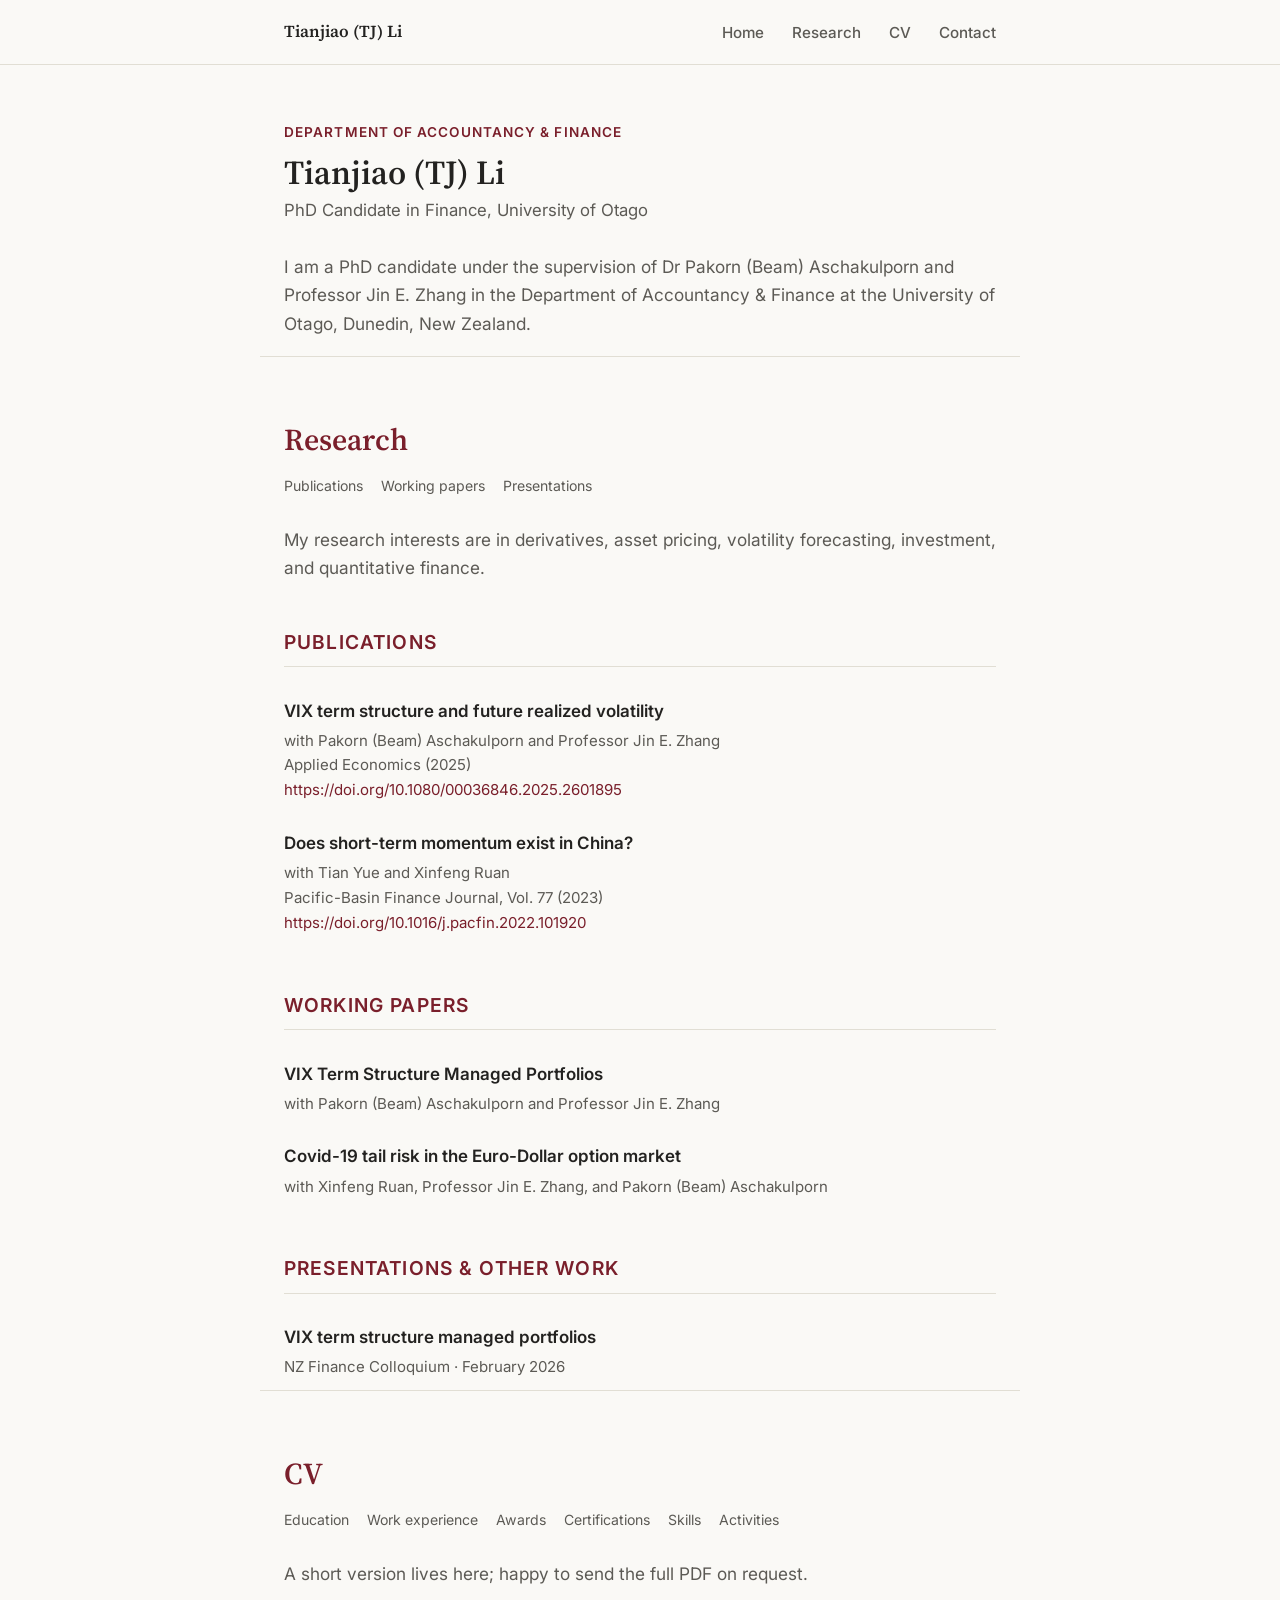
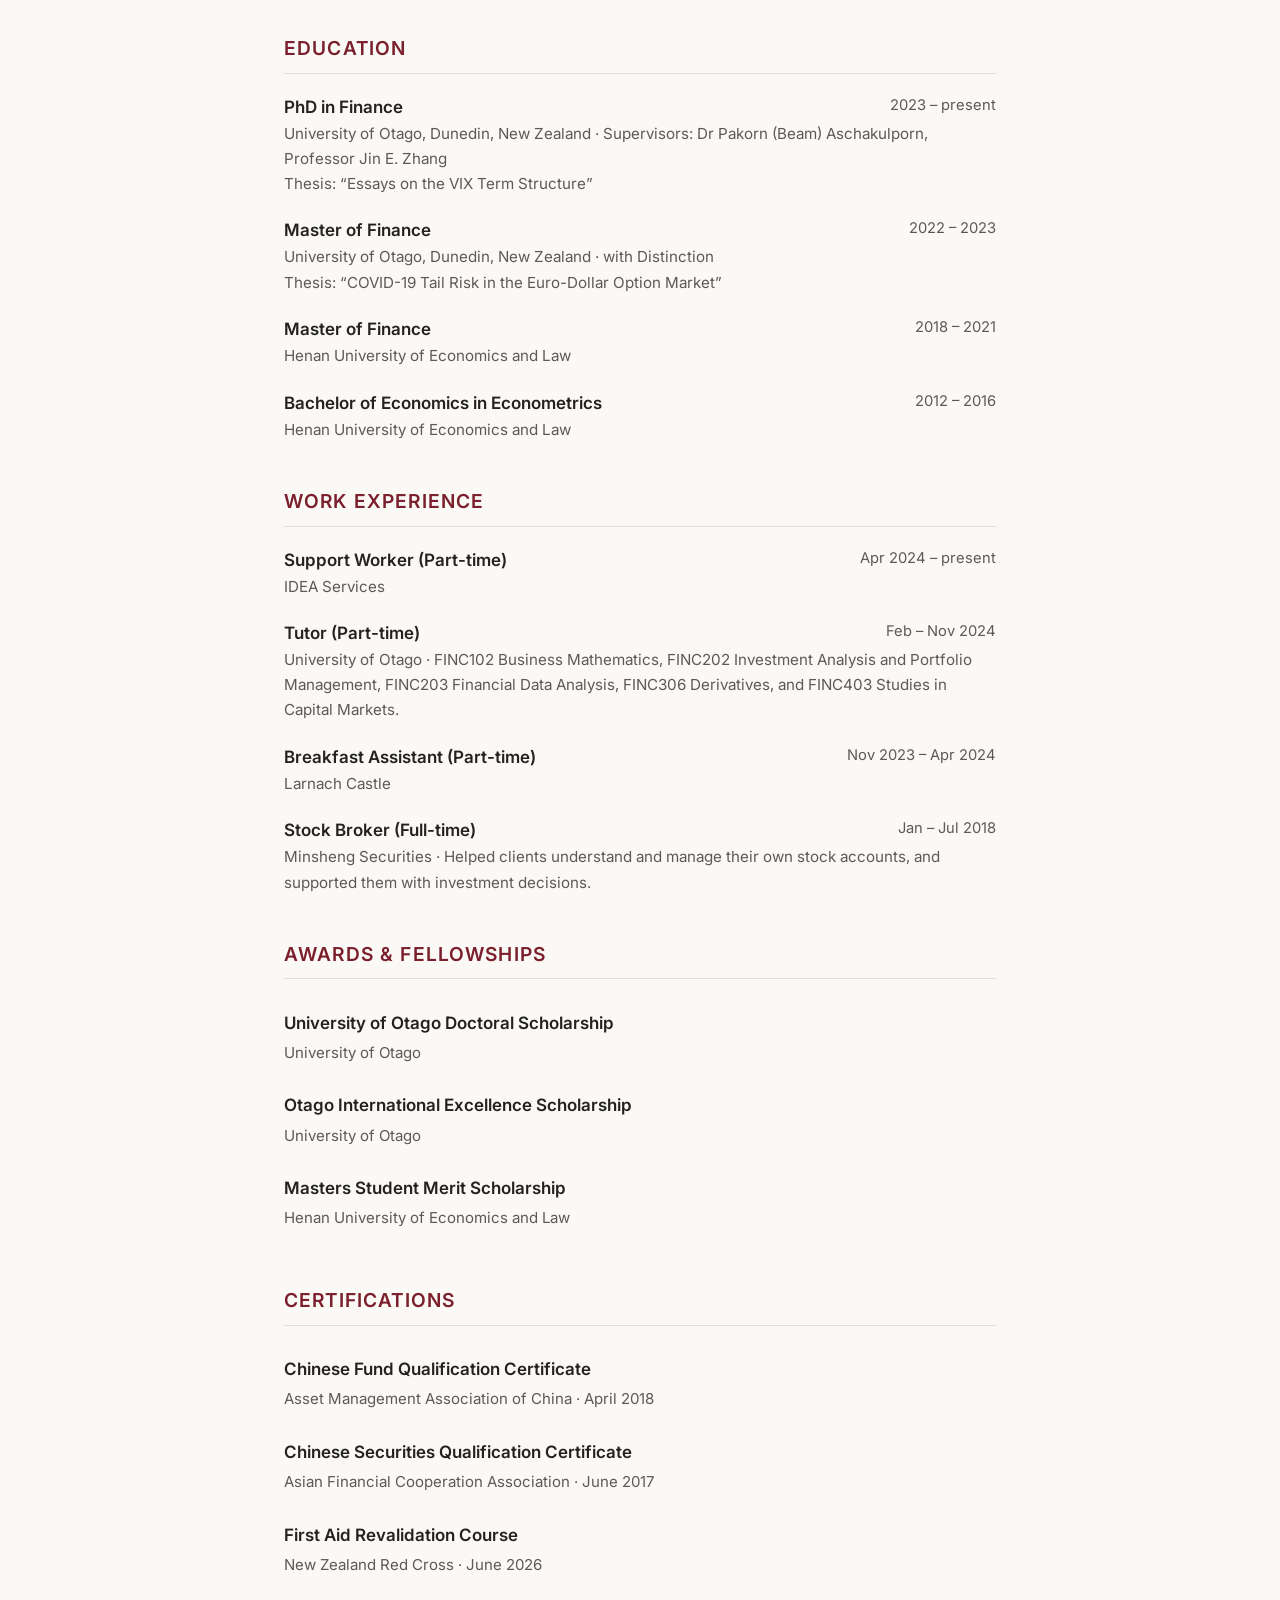
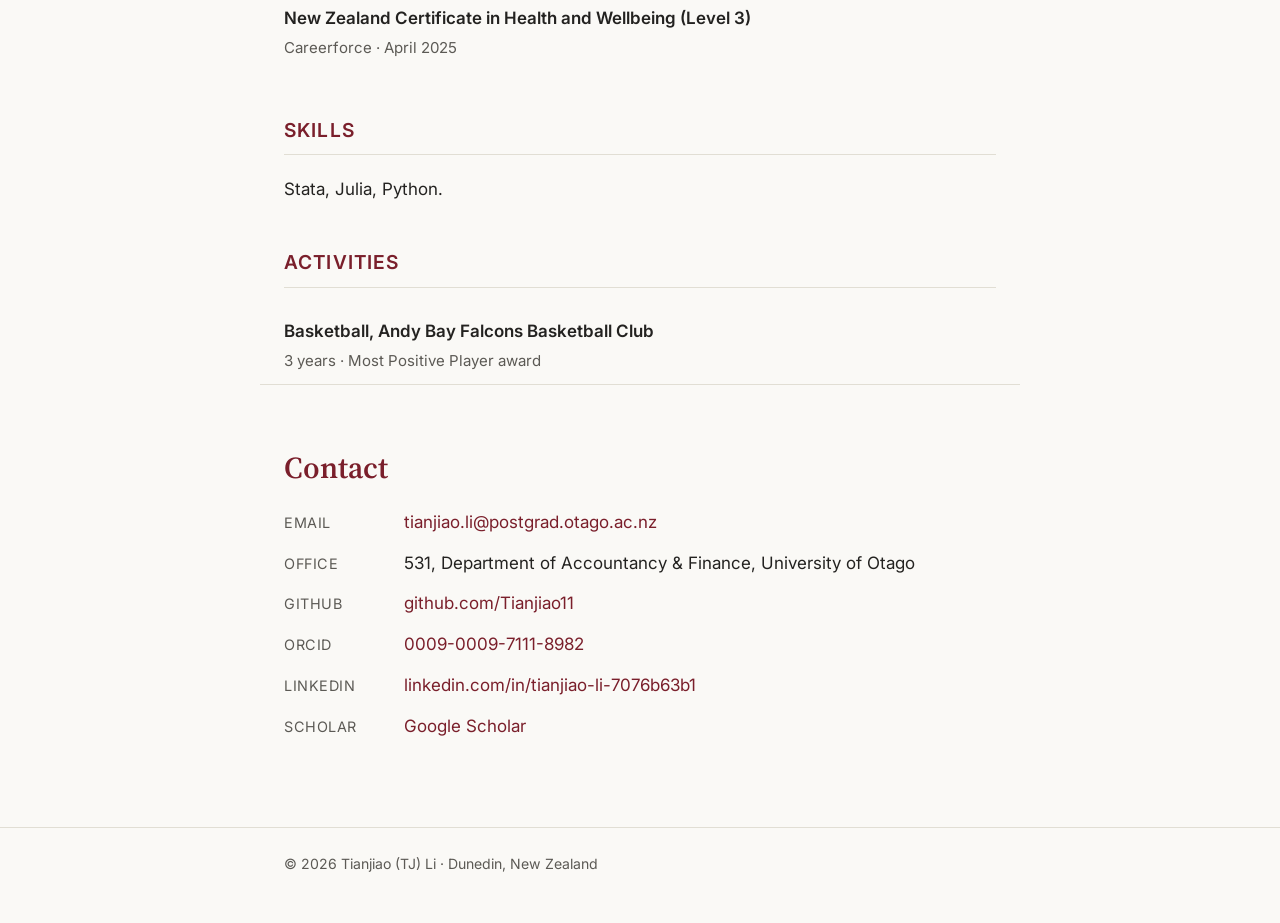
==== commit 89ce63b8: "work experience" ====
--- a/index.html
+++ b/index.html
@@ -104,7 +104,7 @@
     <h2 class="section-title">CV</h2>
     <p class="section-jump">
       <a href="#education">Education</a>
-      <a href="#positions">Positions</a>
+      <a href="#positions">Work experience</a>
       <a href="#awards">Awards</a>
       <a href="#certifications">Certifications</a>
       <a href="#skills">Skills</a>
@@ -138,7 +138,7 @@
       <div class="where">Henan University of Economics and Law</div>
     </div>
 
-    <h3 id="positions">Positions &amp; experience</h3>
+    <h3 id="positions">Work experience</h3>
     <div class="cv-entry">
       <span class="when">Apr 2024 – present</span>
       <div class="what">Support Worker (Part-time)</div>
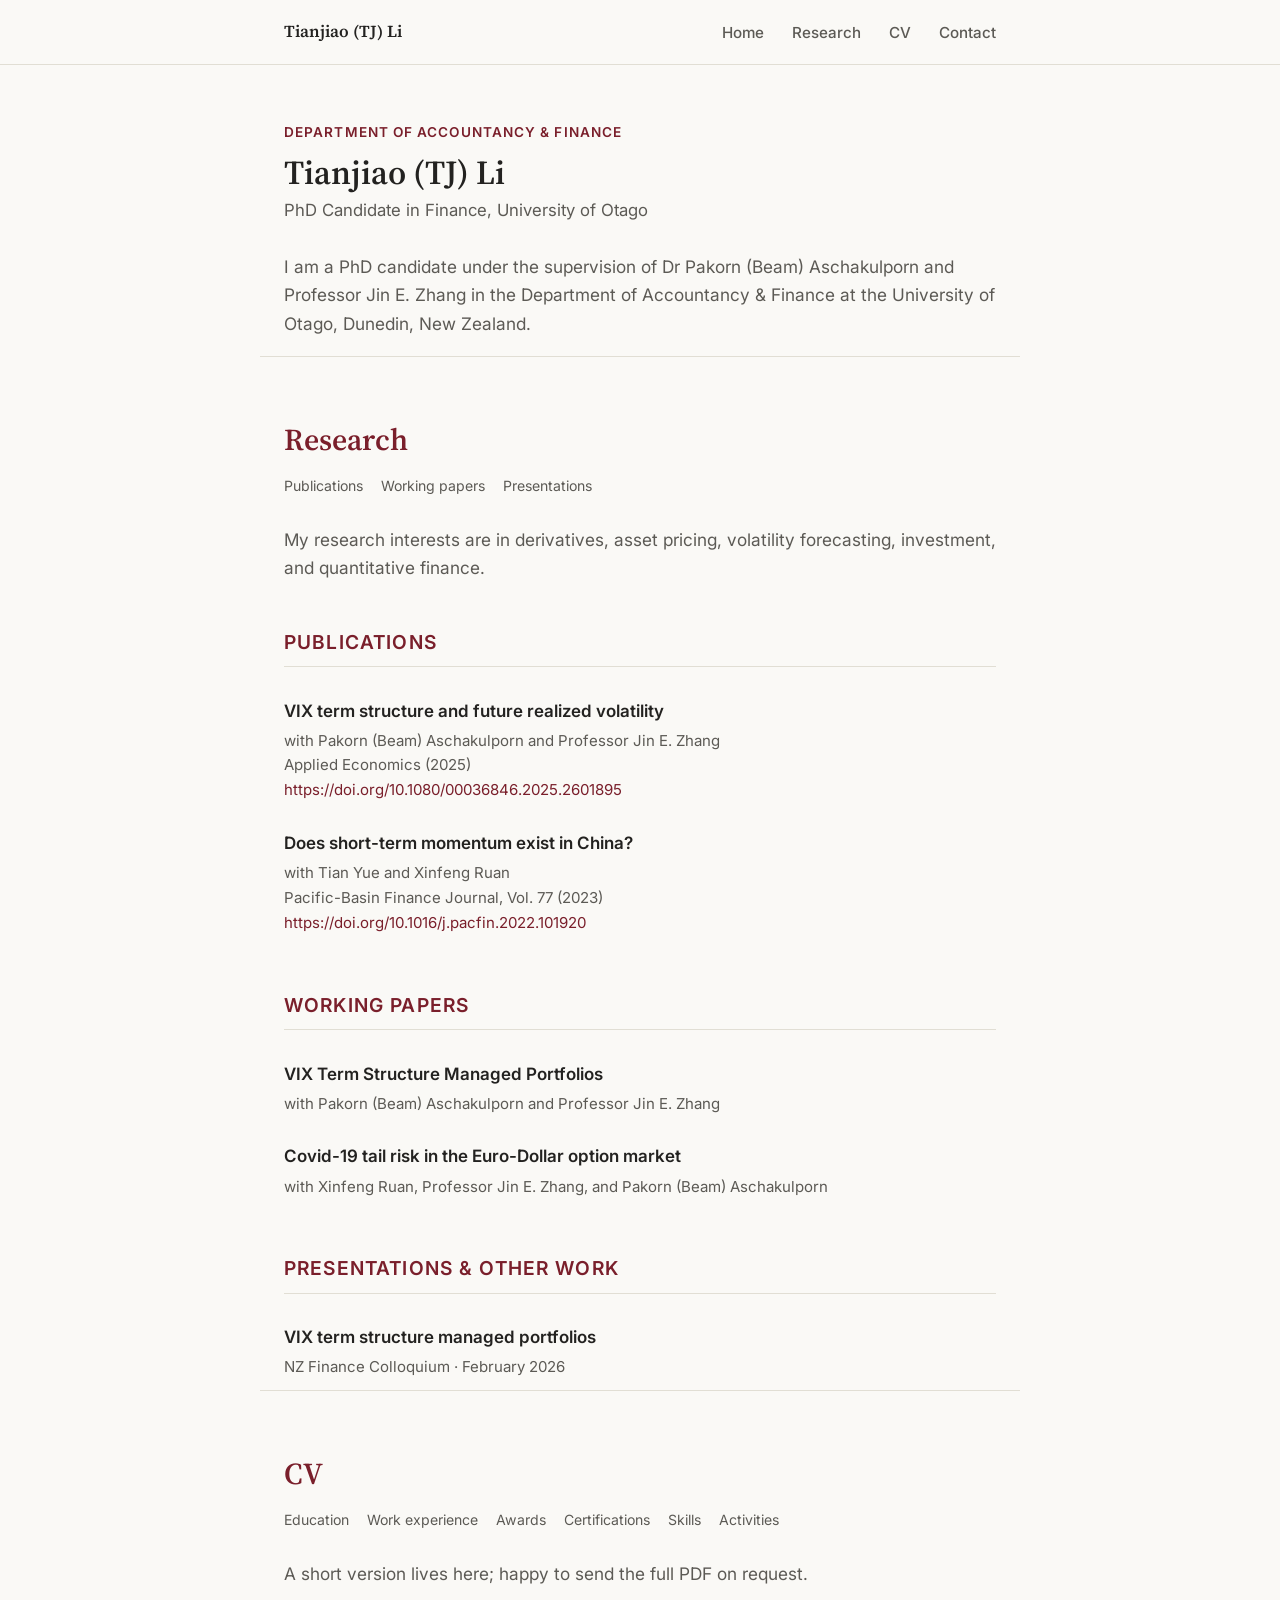
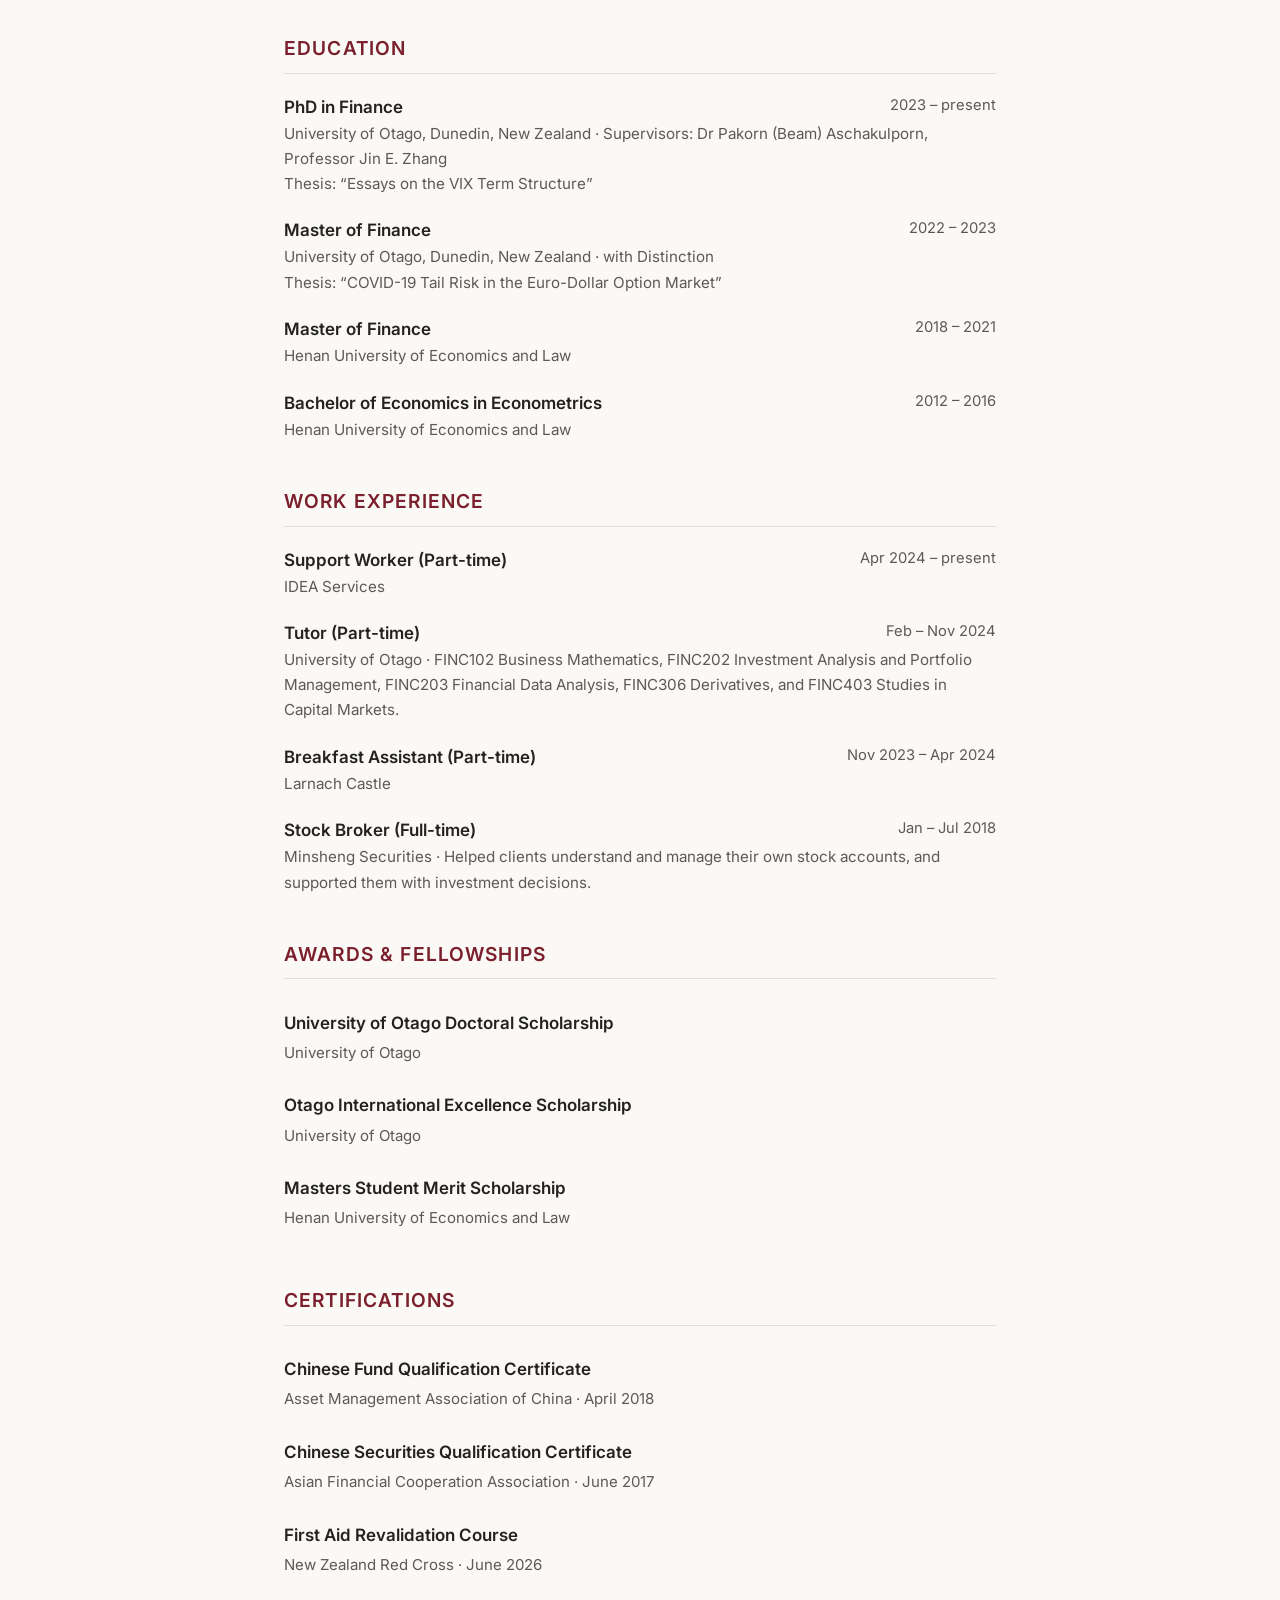
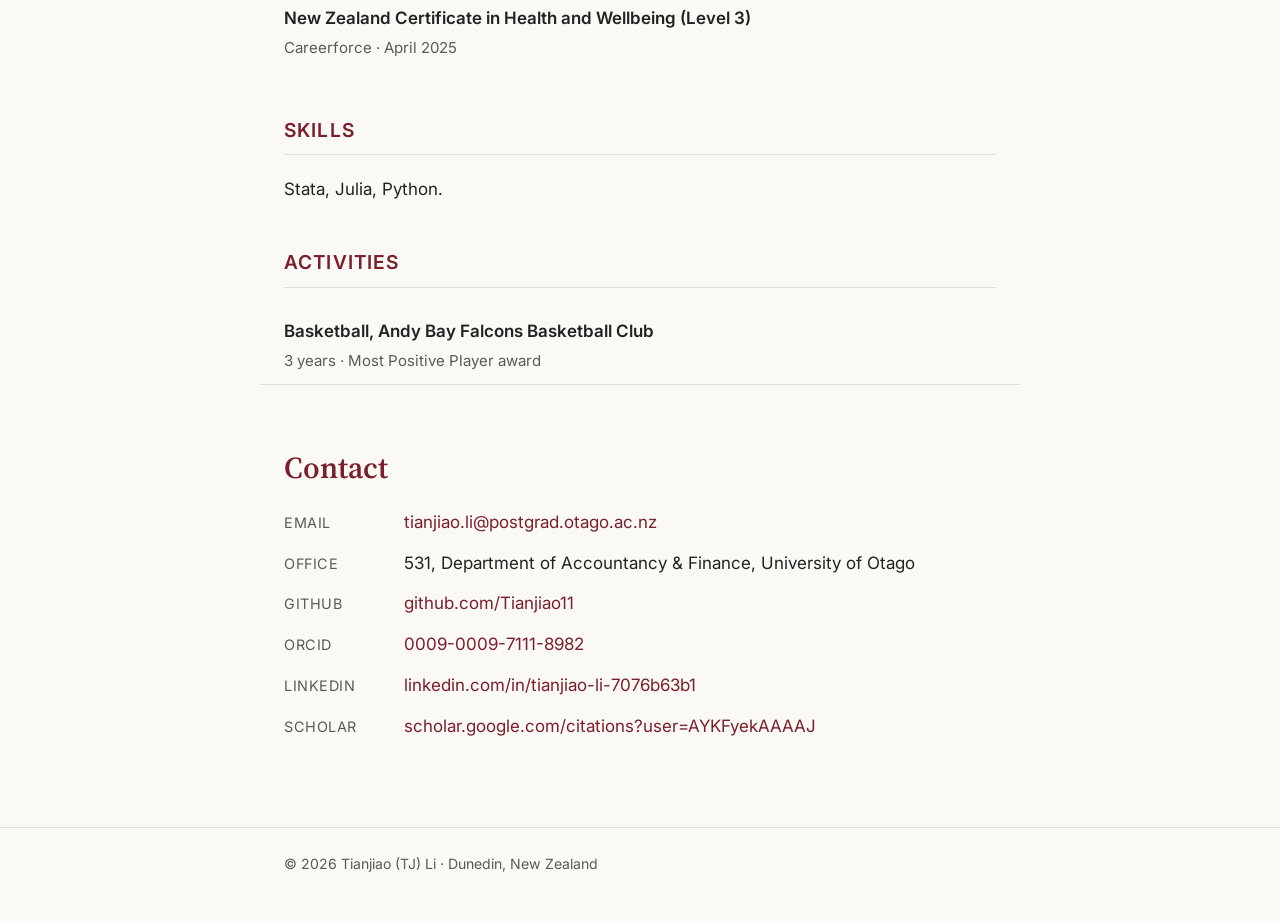
==== commit c79a3025: "google scholar" ====
--- a/index.html
+++ b/index.html
@@ -234,7 +234,7 @@
     </div>
     <div class="contact-row">
       <span class="contact-label">Scholar</span>
-      <a href="https://scholar.google.com/citations?user=AYKFyekAAAAJ&hl=en" target="_blank" rel="noopener">Google Scholar</a>
+      <a href="https://scholar.google.com/citations?user=AYKFyekAAAAJ&hl=en" target="_blank" rel="noopener">scholar.google.com/citations?user=AYKFyekAAAAJ</a>
     </div>
   </section>
 
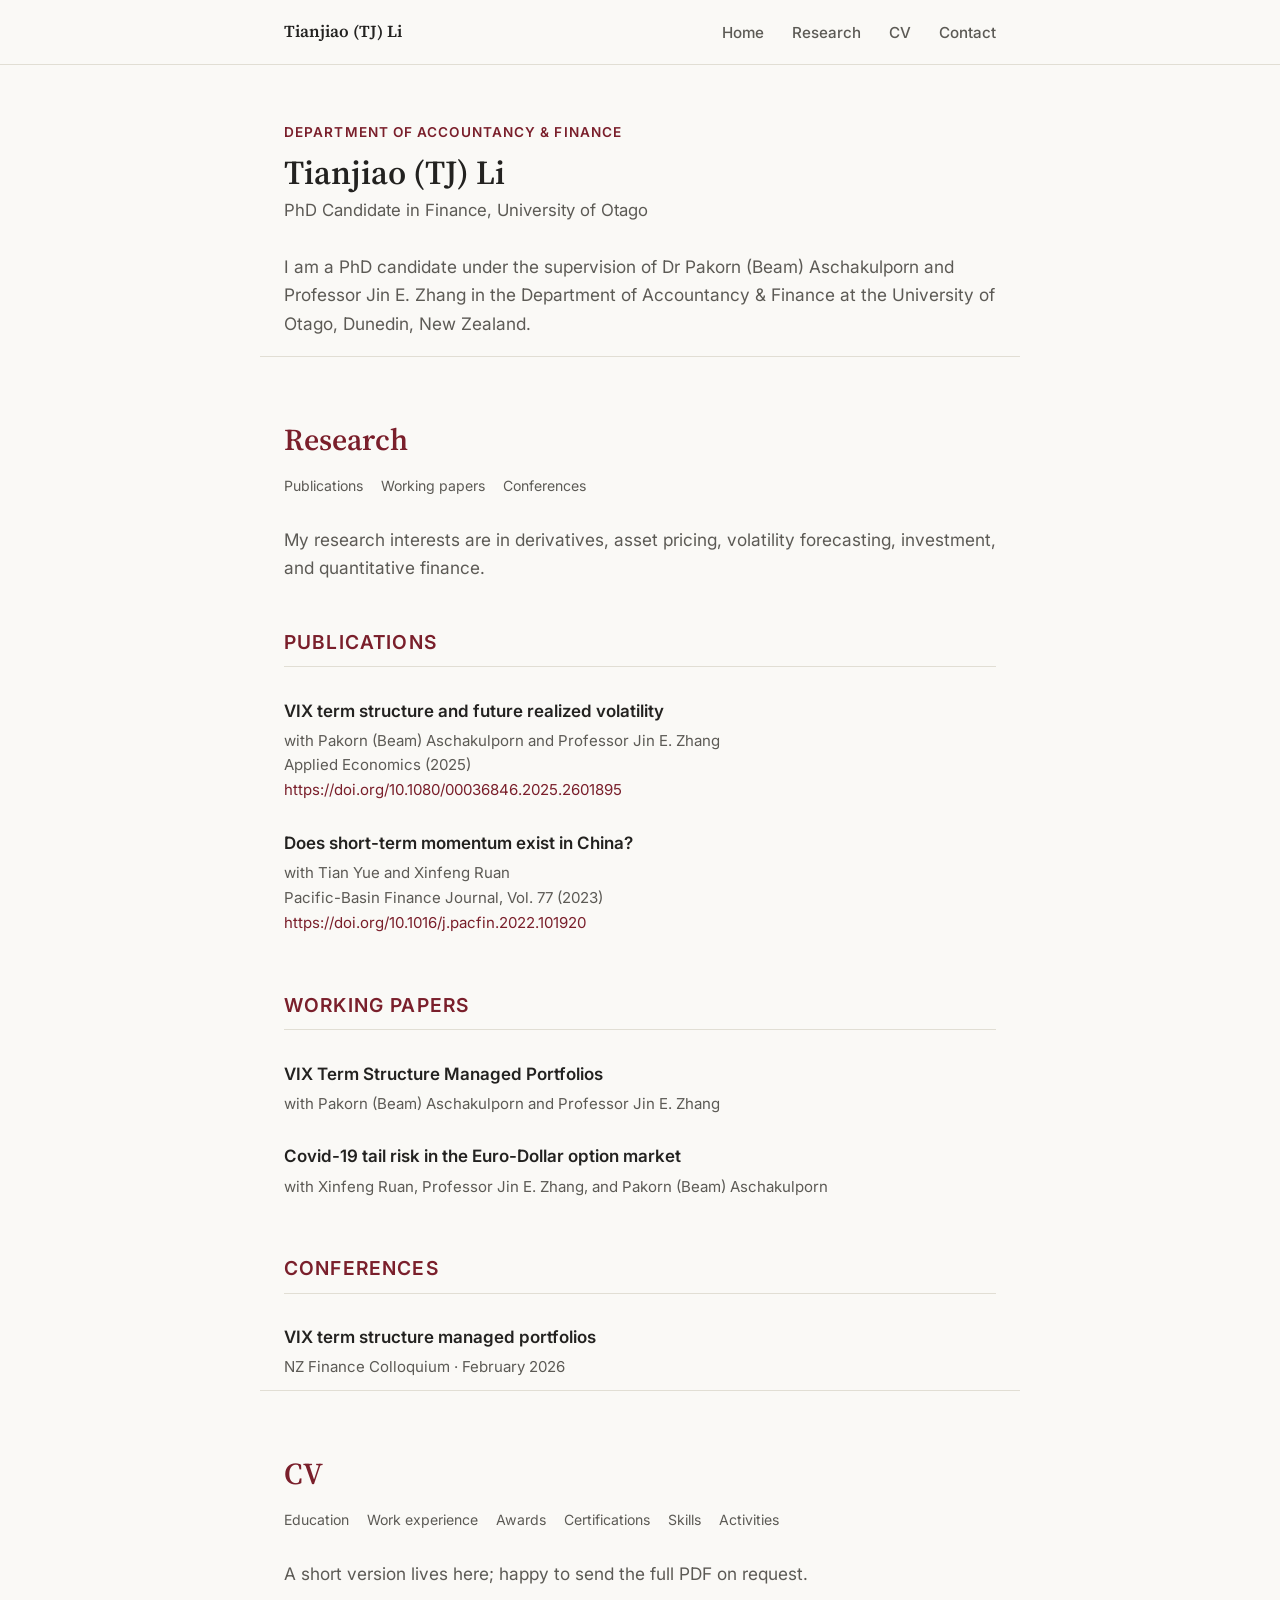
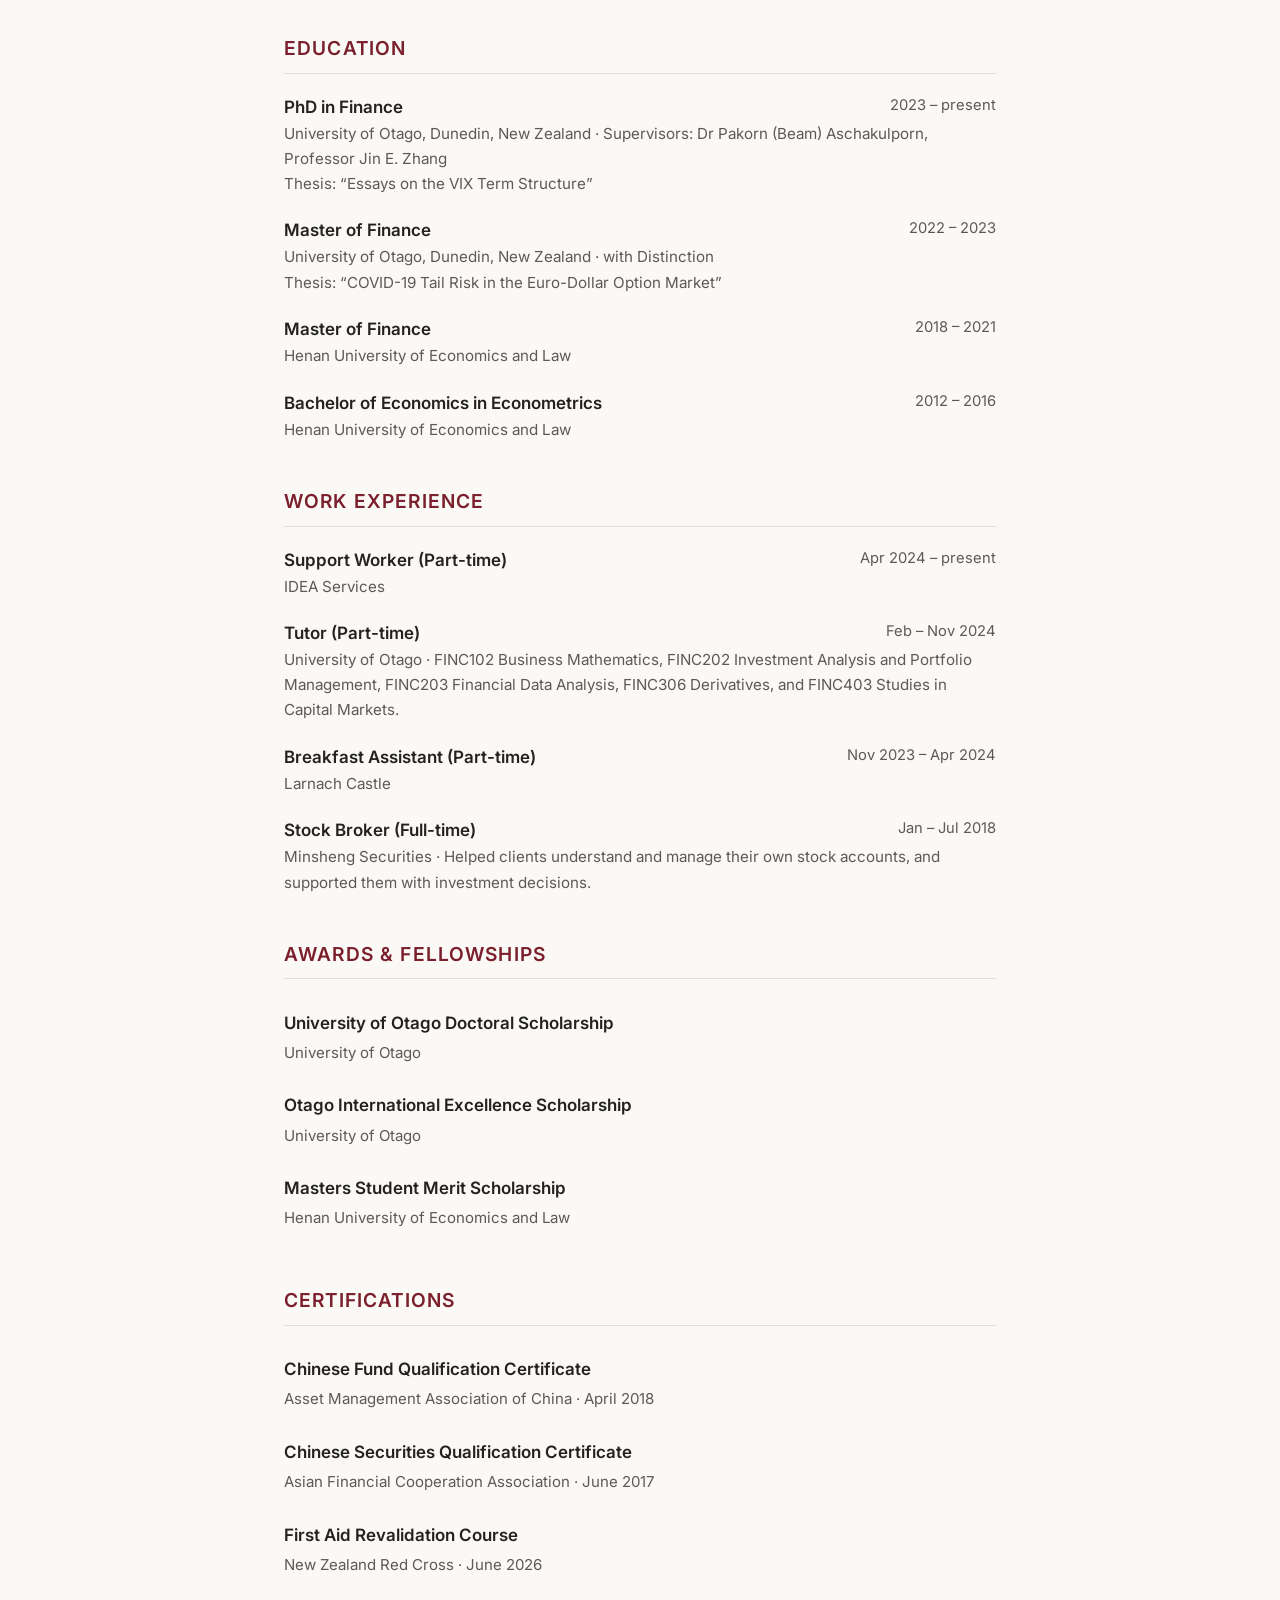
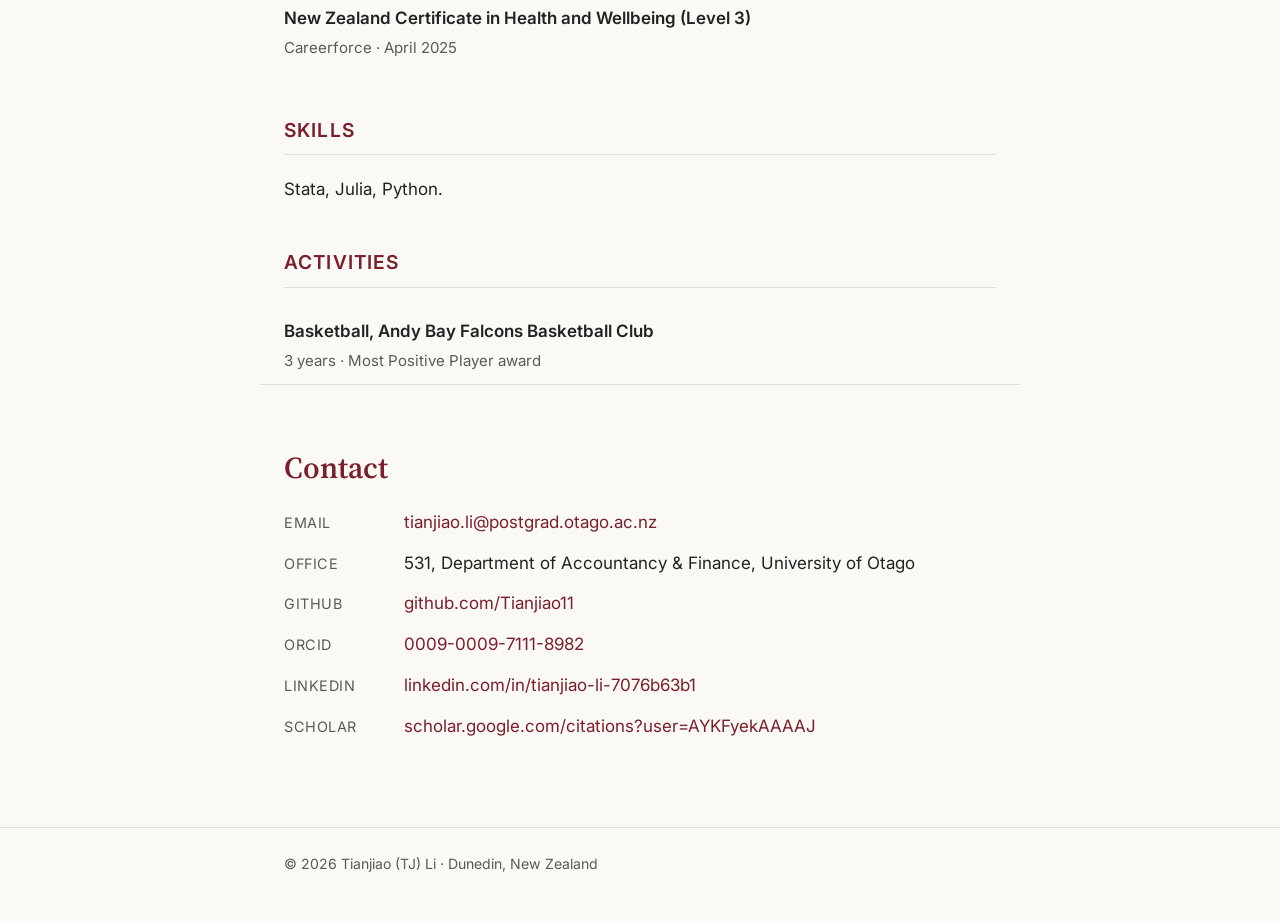
==== commit 17bfc211: "conferences" ====
--- a/index.html
+++ b/index.html
@@ -54,7 +54,7 @@
     <p class="section-jump">
       <a href="#publications">Publications</a>
       <a href="#working-papers">Working papers</a>
-      <a href="#presentations">Presentations</a>
+      <a href="#presentations">Conferences</a>
     </p>
     <p class="lede">My research interests are in derivatives, asset pricing, volatility forecasting, investment, and quantitative finance.</p>
 
@@ -90,7 +90,7 @@
       </li>
     </ul>
 
-    <h3 id="presentations">Presentations &amp; other work</h3>
+    <h3 id="presentations">Conferences</h3>
     <ul class="pub-list">
       <li class="pub">
         <div class="pub-title">VIX term structure managed portfolios</div>
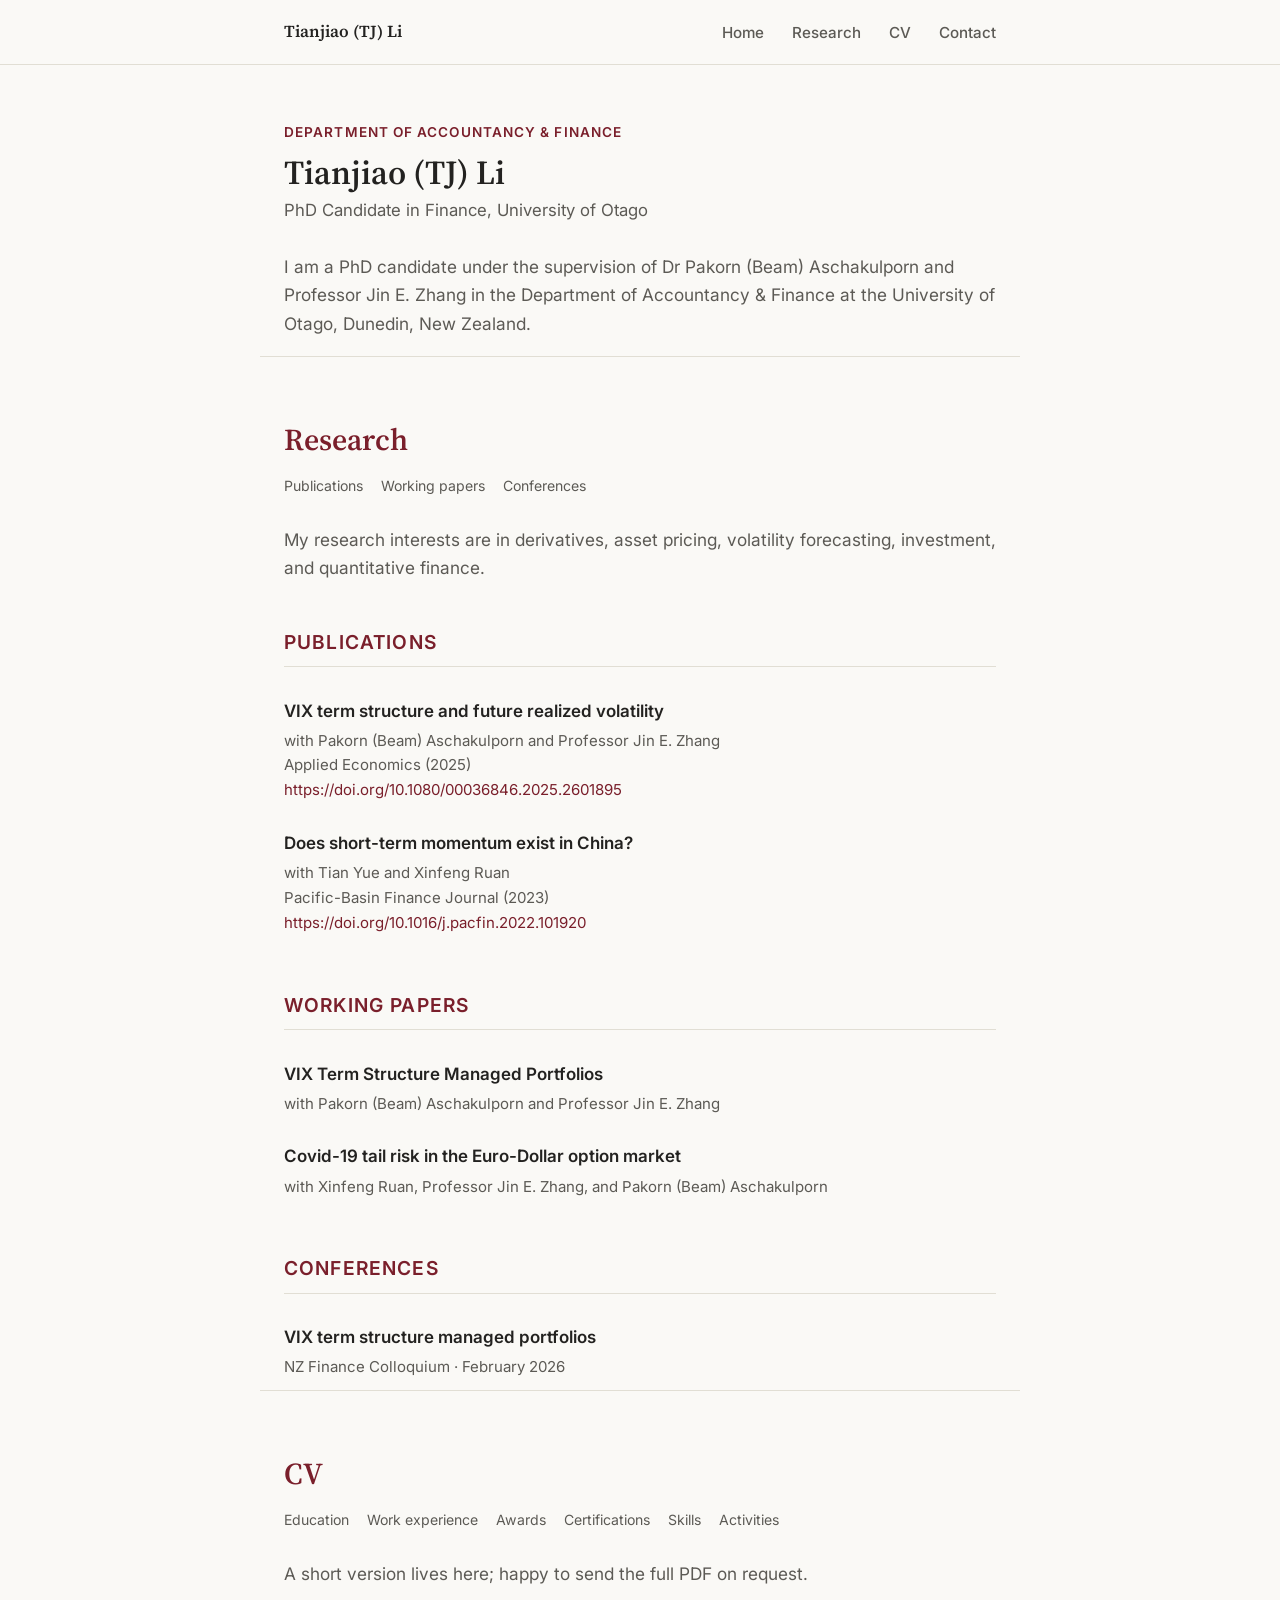
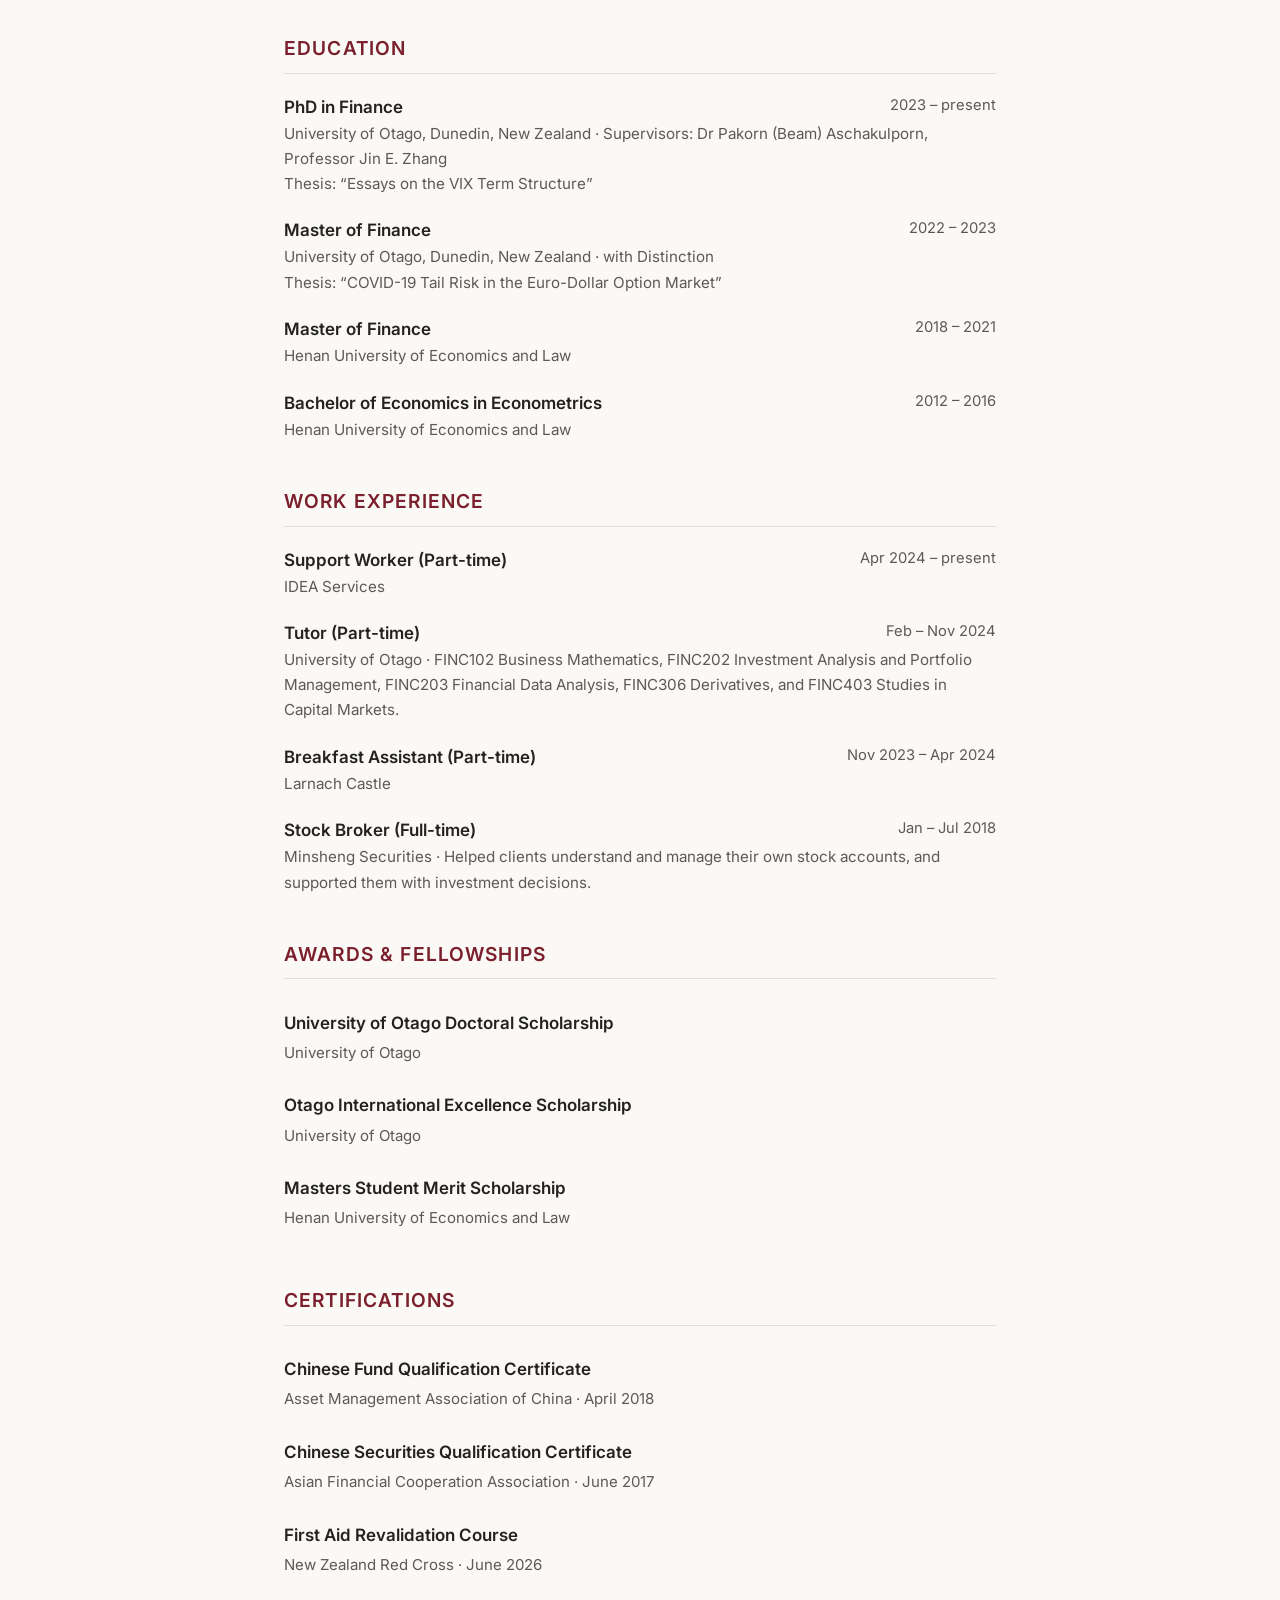
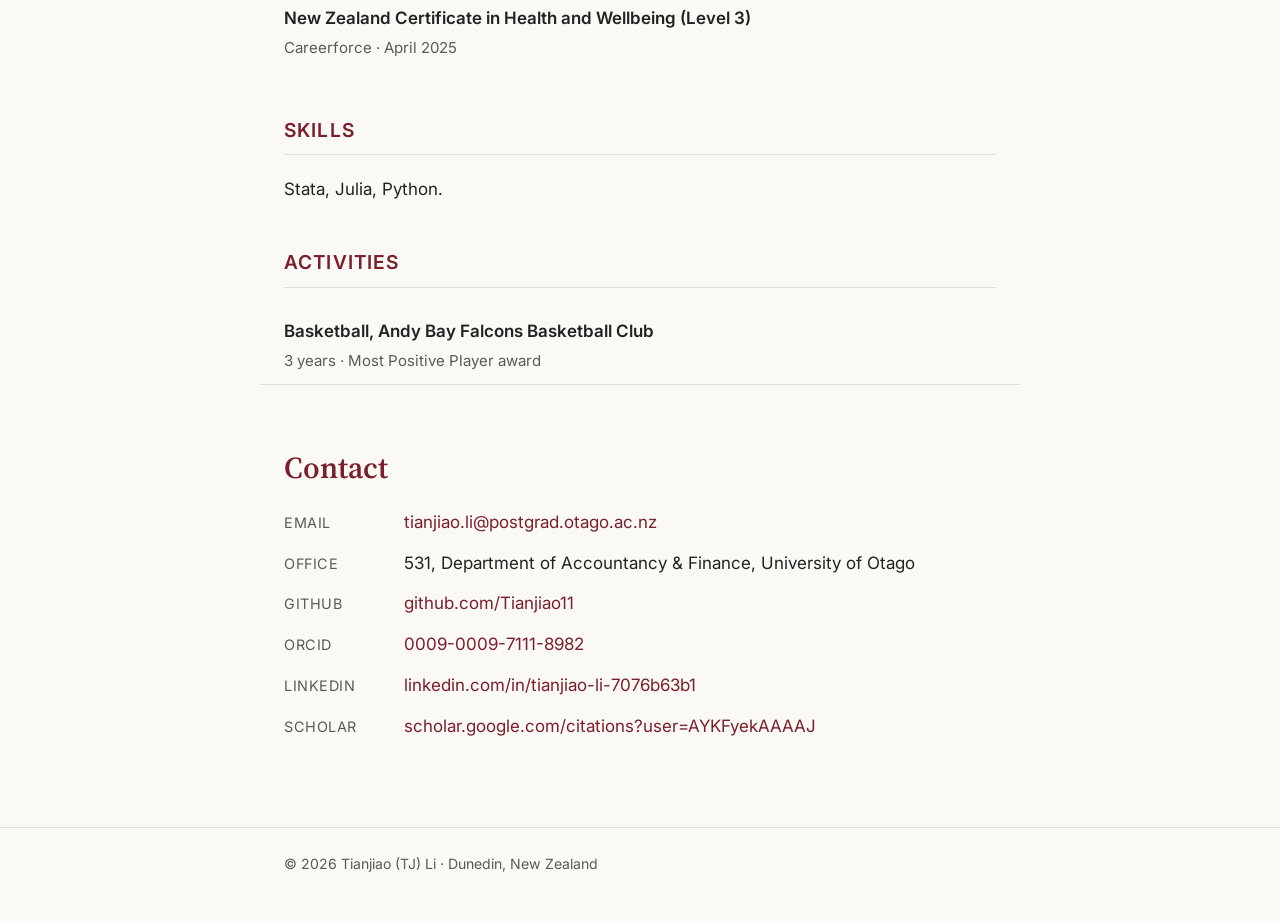
==== commit 650c56fe: ", Vol. 77 remove" ====
--- a/index.html
+++ b/index.html
@@ -72,7 +72,7 @@
         <div class="pub-title">Does short-term momentum exist in China?</div>
         <div class="pub-meta">
           with Tian Yue and Xinfeng Ruan<br>
-          Pacific-Basin Finance Journal, Vol. 77 (2023)<br>
+          Pacific-Basin Finance Journal (2023)<br>
           <a href="https://doi.org/10.1016/j.pacfin.2022.101920" target="_blank" rel="noopener">https://doi.org/10.1016/j.pacfin.2022.101920</a>
         </div>
       </li>
